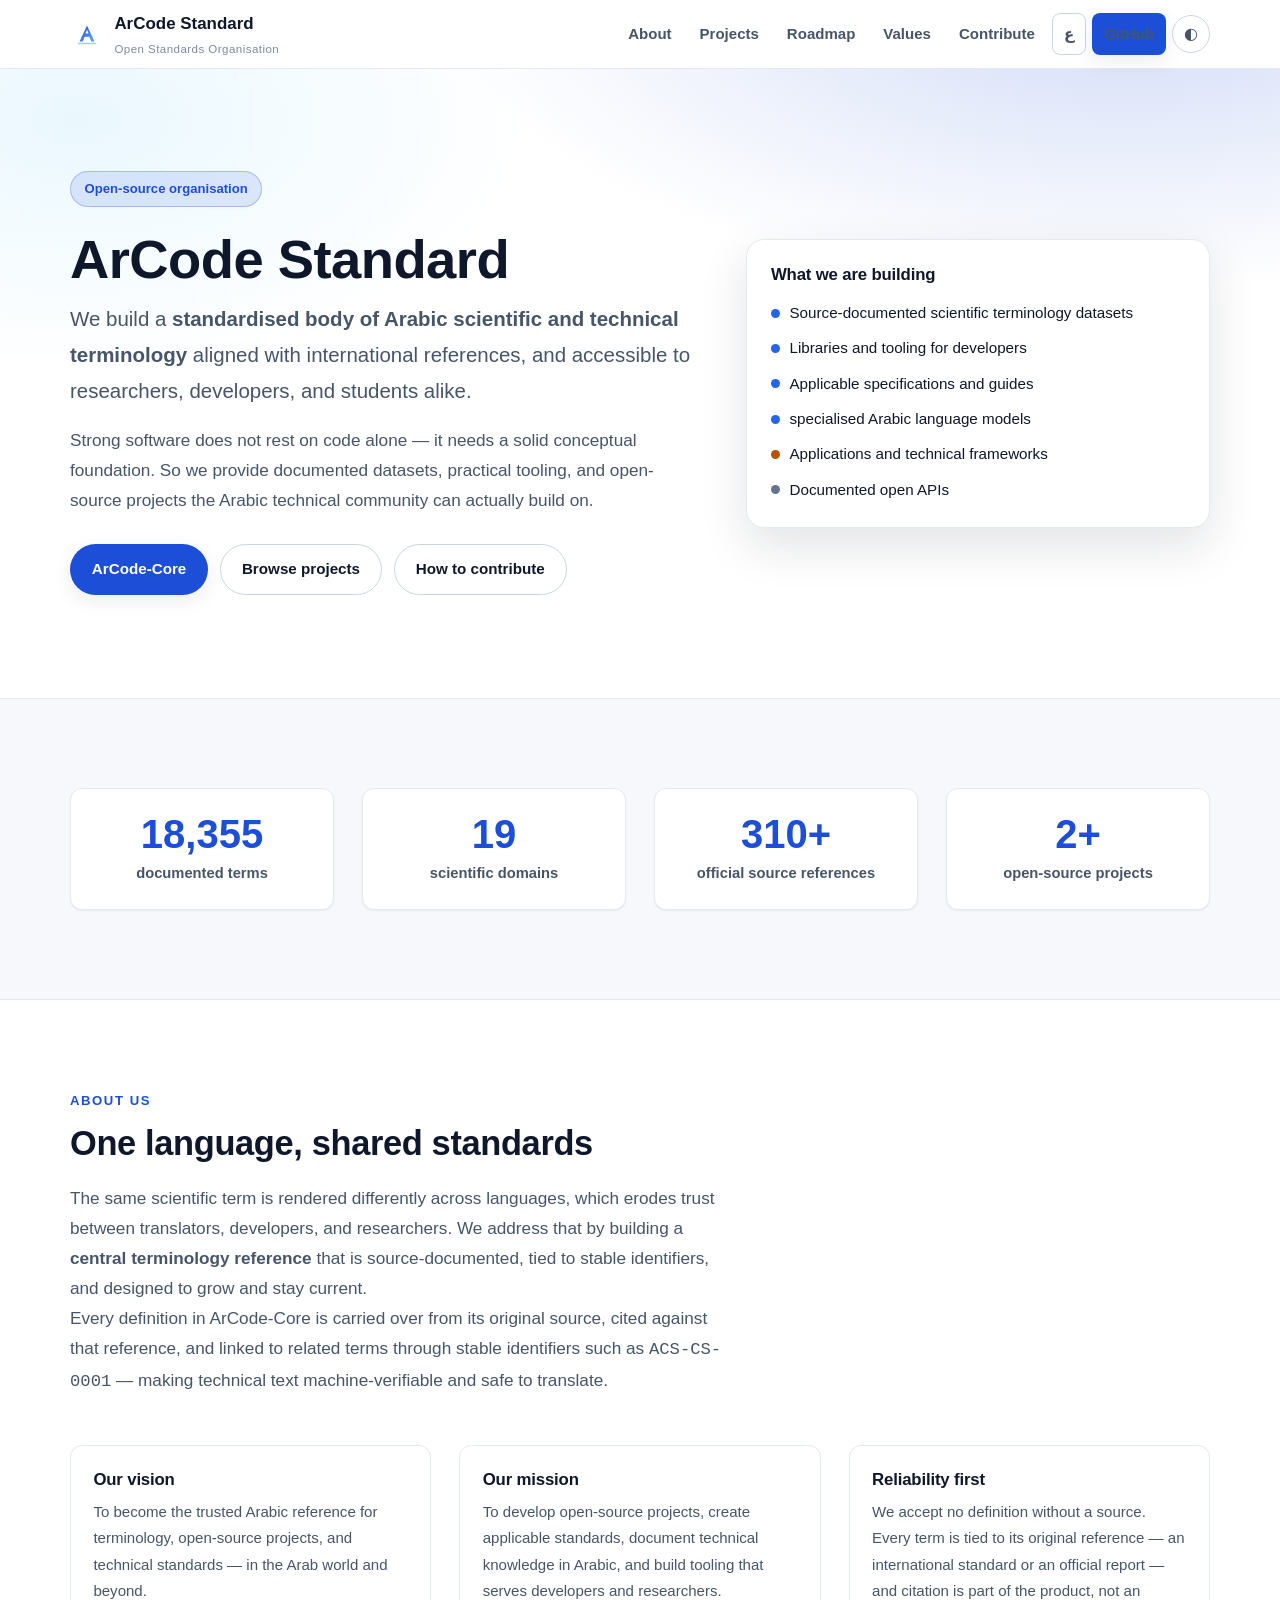
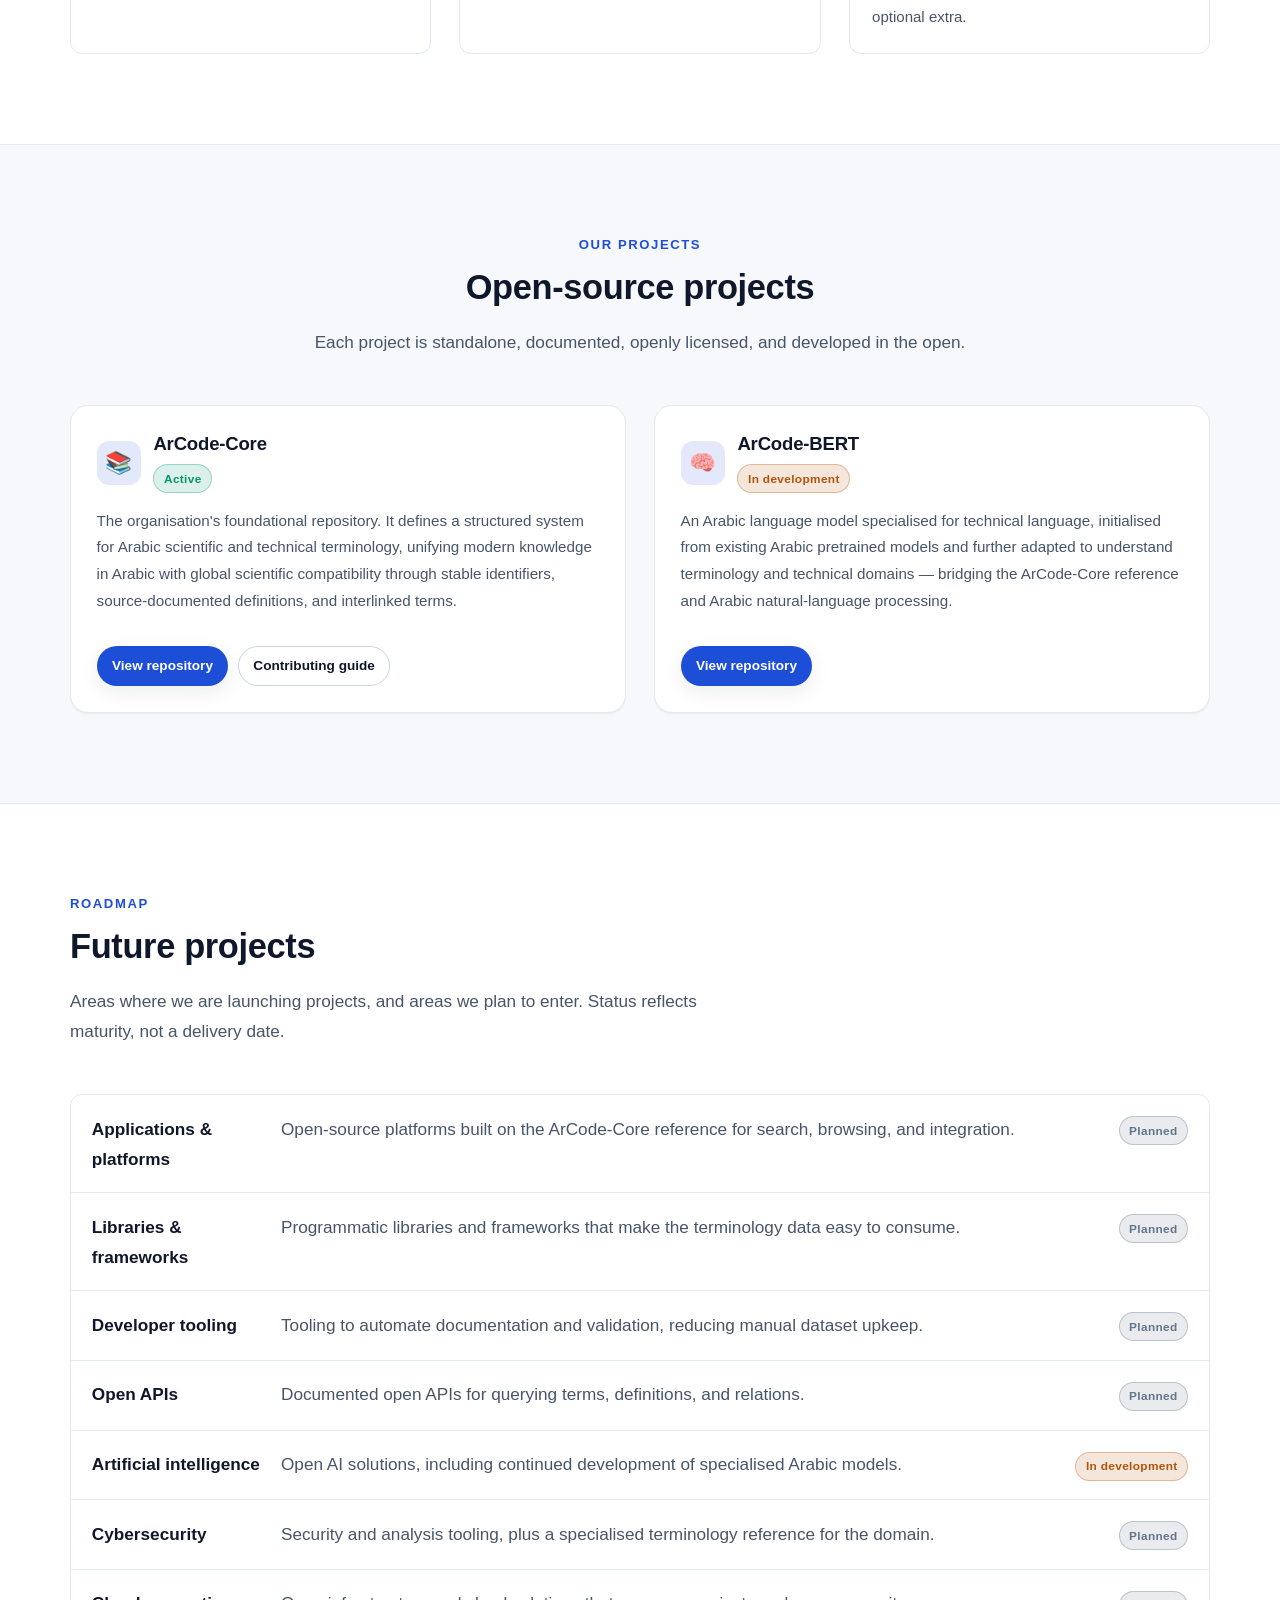
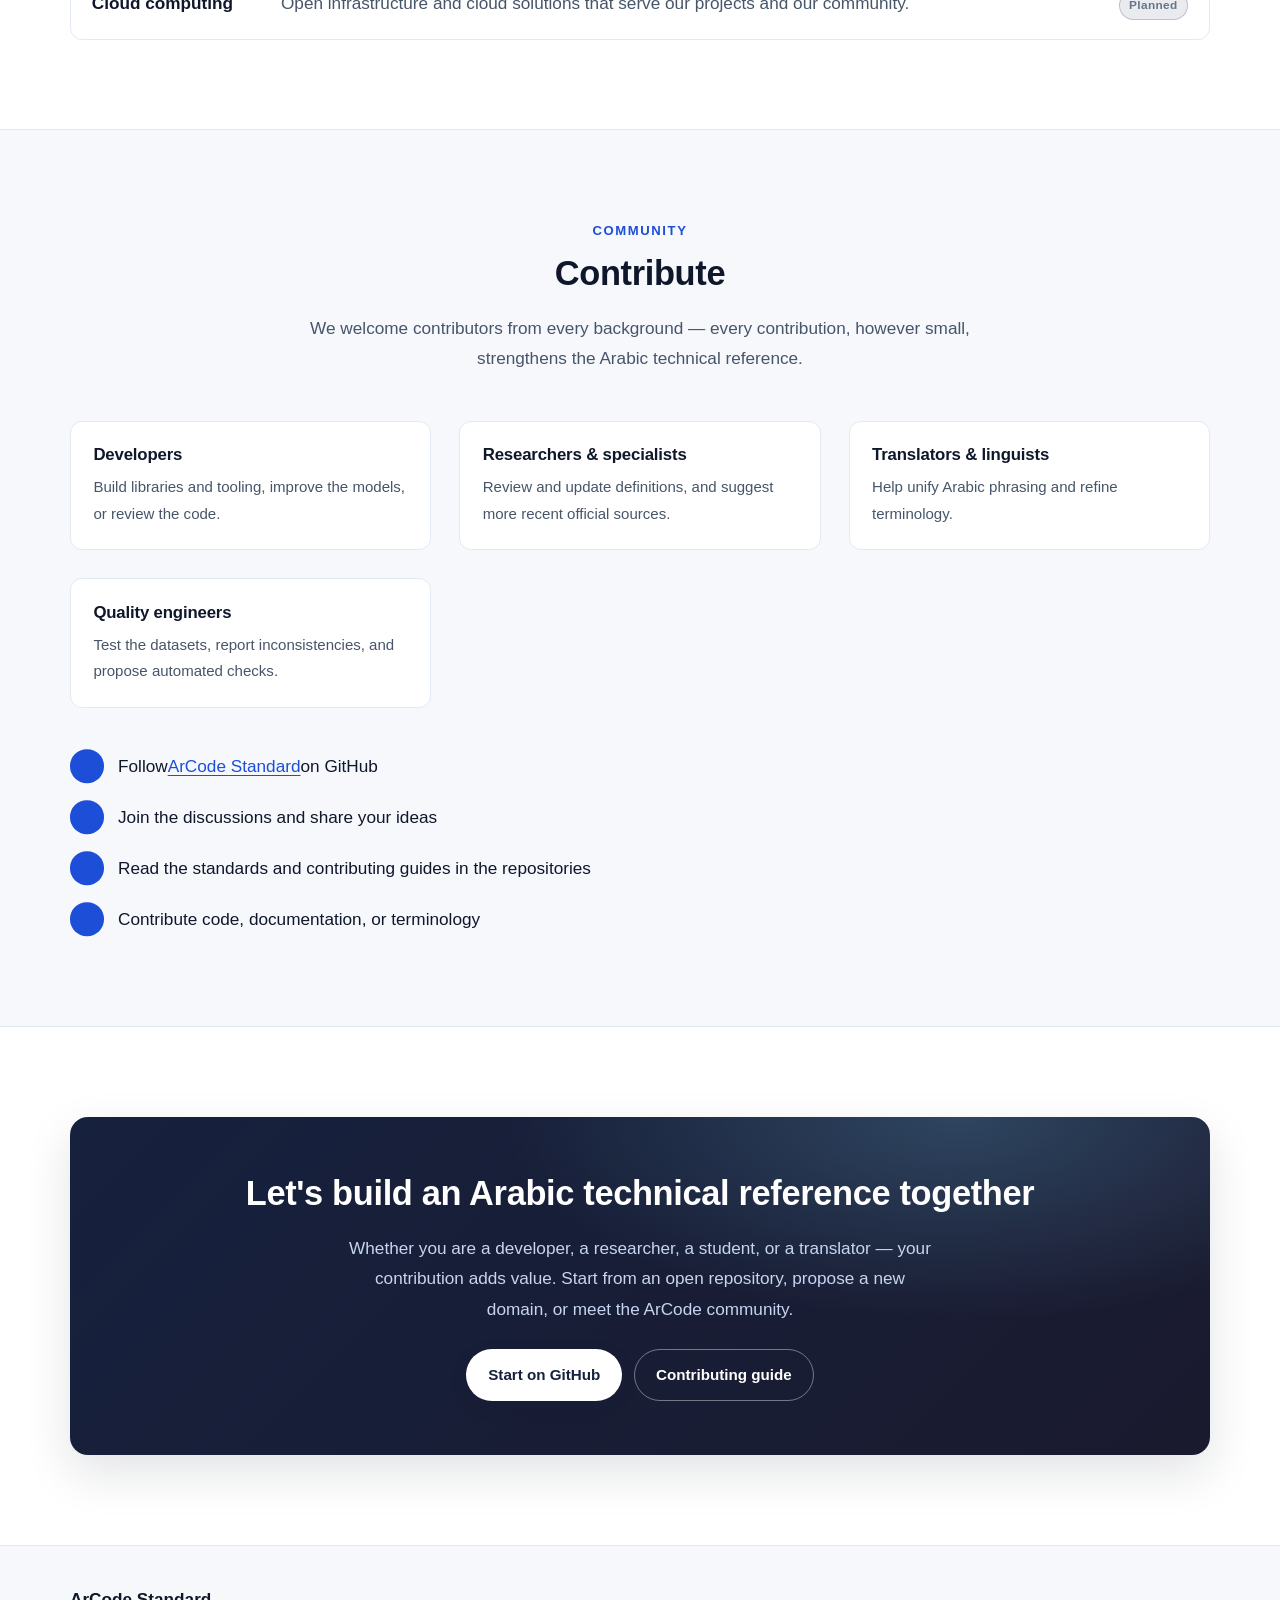
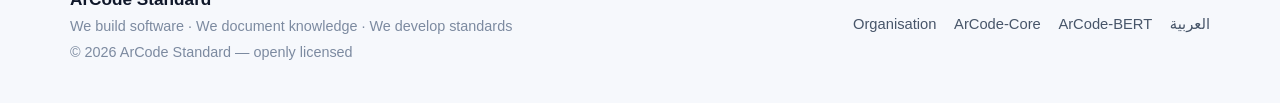
==== en/index.html @ e842d4ef "feat: launch official ArCode Standard website Static bilingual (Arabic RTL primary + English) organi" ====
<!DOCTYPE html>
<html lang="en" dir="ltr">
<head>
<meta charset="utf-8">
<meta name="viewport" content="width=device-width, initial-scale=1">
<title>ArCode Standard — Open Standards &amp; Arabic Technical Terminology</title>
<meta name="description" content="ArCode Standard is an open-source organisation building Arabic scientific and technical terminology standards, open-source projects, and developer tooling.">
<meta name="theme-color" content="#1d4ed8">
<link rel="canonical" href="https://arcode-standard.github.io/en/">
<link rel="icon" href="../assets/img/arcode.svg" type="image/svg+xml">
<link rel="stylesheet" href="../assets/css/style.css">
<meta property="og:type" content="website">
<meta property="og:title" content="ArCode Standard — Open Standards &amp; Arabic Technical Terminology">
<meta property="og:description" content="An open-source organisation building Arabic scientific and technical terminology standards.">
<meta property="og:url" content="https://arcode-standard.github.io/en/">
<meta property="og:image" content="https://arcode-standard.github.io/assets/img/arcode.svg">
<meta name="twitter:card" content="summary">
</head>
<body>

<a class="skip" href="#main">Skip to content</a>

<!-- ===================== Header ===================== -->
<header class="hdr">
  <div class="wrap hdr__in">
    <a class="brand" href="../">
      <img src="../assets/img/arcode.svg" alt="ArCode Standard logo" width="34" height="34">
      <span>ArCode Standard<small>Open Standards Organisation</small></span>
    </a>

    <button class="burger" type="button" aria-expanded="false" aria-controls="nav" aria-label="Open menu">☰</button>

    <nav class="nav" id="nav" aria-label="Main navigation">
      <a href="#about">About</a>
      <a href="#projects">Projects</a>
      <a href="#future">Roadmap</a>
      <a href="#values">Values</a>
      <a href="#contribute">Contribute</a>
      <a class="lang" href="../" hreflang="ar" lang="ar" aria-label="Arabic version">ع</a>
      <a class="btn btn--primary btn--sm" href="https://github.com/ArCode-Standard" rel="noopener">GitHub</a>
      <button class="theme-btn" type="button" aria-label="Toggle theme">◐</button>
    </nav>
  </div>
</header>

<main id="main">

<!-- ===================== Hero ===================== -->
<section class="hero">
  <div class="wrap hero__grid">
    <div>
      <span class="eyebrow">Open-source organisation</span>
      <h1>ArCode Standard</h1>
      <p class="hero__lead">
        We build a <strong>standardised body of Arabic scientific and technical terminology</strong>
        aligned with international references, and accessible to researchers, developers, and students alike.
      </p>
      <p class="muted">
        Strong software does not rest on code alone — it needs a solid conceptual foundation.
        So we provide documented datasets, practical tooling, and open-source projects the Arabic
        technical community can actually build on.
      </p>

      <div class="hero__cta">
        <a class="btn btn--primary" href="https://github.com/ArCode-Standard/ArCode-Core" rel="noopener">ArCode-Core</a>
        <a class="btn btn--ghost" href="#projects">Browse projects</a>
        <a class="btn btn--ghost" href="#contribute">How to contribute</a>
      </div>
    </div>

    <aside class="hero__card">
      <h2>What we are building</h2>
      <ul class="pill-list">
        <li><span class="dot"></span> Source-documented scientific terminology datasets</li>
        <li><span class="dot"></span> Libraries and tooling for developers</li>
        <li><span class="dot"></span> Applicable specifications and guides</li>
        <li><span class="dot"></span> specialised Arabic language models</li>
        <li><span class="dot dot--soon"></span> Applications and technical frameworks</li>
        <li><span class="dot dot--plan"></span> Documented open APIs</li>
      </ul>
    </aside>
  </div>
</section>

<!-- ===================== Numbers ===================== -->
<section class="section section--soft" aria-label="Organisation at a glance">
  <div class="wrap">
    <div class="stats">
      <div class="stat">
        <div class="stat__n" data-count="18355">0</div>
        <div class="stat__l">documented terms</div>
      </div>
      <div class="stat">
        <div class="stat__n" data-count="19">0</div>
        <div class="stat__l">scientific domains</div>
      </div>
      <div class="stat">
        <div class="stat__n" data-count="310" data-suffix="+">0</div>
        <div class="stat__l">official source references</div>
      </div>
      <div class="stat">
        <div class="stat__n" data-count="2" data-suffix="+">0</div>
        <div class="stat__l">open-source projects</div>
      </div>
    </div>
  </div>
</section>

<!-- ===================== About ===================== -->
<section class="section" id="about">
  <div class="wrap">
    <div class="sec-head reveal">
      <span class="kicker">About us</span>
      <h2>One language, shared standards</h2>
      <p>
        The same scientific term is rendered differently across languages, which erodes trust between
        translators, developers, and researchers. We address that by building a <strong>central terminology
        reference</strong> that is source-documented, tied to stable identifiers, and designed to grow and stay current.
      </p>
      <p>
        Every definition in ArCode-Core is carried over from its original source, cited against that reference,
        and linked to related terms through stable identifiers such as <span class="mono">ACS-CS-0001</span> —
        making technical text machine-verifiable and safe to translate.
      </p>
    </div>

    <div class="values" id="values">
      <article class="value reveal">
        <h3>Our vision</h3>
        <p>To become the trusted Arabic reference for terminology, open-source projects, and technical standards — in the Arab world and beyond.</p>
      </article>
      <article class="value reveal">
        <h3>Our mission</h3>
        <p>To develop open-source projects, create applicable standards, document technical knowledge in Arabic, and build tooling that serves developers and researchers.</p>
      </article>
      <article class="value reveal">
        <h3>Reliability first</h3>
        <p>We accept no definition without a source. Every term is tied to its original reference — an international standard or an official report — and citation is part of the product, not an optional extra.</p>
      </article>
    </div>
  </div>
</section>

<!-- ===================== Projects ===================== -->
<section class="section section--soft" id="projects">
  <div class="wrap">
    <div class="sec-head center reveal">
      <span class="kicker">Our projects</span>
      <h2>Open-source projects</h2>
      <p>Each project is standalone, documented, openly licensed, and developed in the open.</p>
    </div>

    <div class="cards">

      <article class="card reveal">
        <div class="card__top">
          <div class="card__icon" aria-hidden="true">📚</div>
          <div>
            <h3>ArCode-Core</h3>
            <span class="tag tag--live">Active</span>
          </div>
        </div>
        <p>
          The organisation's foundational repository. It defines a structured system for Arabic scientific and
          technical terminology, unifying modern knowledge in Arabic with global scientific compatibility through
          stable identifiers, source-documented definitions, and interlinked terms.
        </p>
        <div class="card__foot">
          <a class="btn btn--primary btn--sm" href="https://github.com/ArCode-Standard/ArCode-Core" rel="noopener">View repository</a>
          <a class="btn btn--ghost btn--sm" href="https://github.com/ArCode-Standard/ArCode-Core/blob/main/CONTRIBUTING.md" rel="noopener">Contributing guide</a>
        </div>
      </article>

      <article class="card reveal">
        <div class="card__top">
          <div class="card__icon" aria-hidden="true">🧠</div>
          <div>
            <h3>ArCode-BERT</h3>
            <span class="tag tag--dev">In development</span>
          </div>
        </div>
        <p>
          An Arabic language model specialised for technical language, initialised from existing Arabic pretrained
          models and further adapted to understand terminology and technical domains — bridging the ArCode-Core
          reference and Arabic natural-language processing.
        </p>
        <div class="card__foot">
          <a class="btn btn--primary btn--sm" href="https://github.com/ArCode-Standard/ArCode-BERT" rel="noopener">View repository</a>
        </div>
      </article>

    </div>
  </div>
</section>

<!-- ===================== Roadmap ===================== -->
<section class="section" id="future">
  <div class="wrap">
    <div class="sec-head reveal">
      <span class="kicker">Roadmap</span>
      <h2>Future projects</h2>
      <p>Areas where we are launching projects, and areas we plan to enter. Status reflects maturity, not a delivery date.</p>
    </div>

    <div class="road">
      <div class="road__row reveal">
        <div class="road__k">Applications &amp; platforms</div>
        <p class="road__v">Open-source platforms built on the ArCode-Core reference for search, browsing, and integration.</p>
        <span class="tag tag--plan road__badge">Planned</span>
      </div>
      <div class="road__row reveal">
        <div class="road__k">Libraries &amp; frameworks</div>
        <p class="road__v">Programmatic libraries and frameworks that make the terminology data easy to consume.</p>
        <span class="tag tag--plan road__badge">Planned</span>
      </div>
      <div class="road__row reveal">
        <div class="road__k">Developer tooling</div>
        <p class="road__v">Tooling to automate documentation and validation, reducing manual dataset upkeep.</p>
        <span class="tag tag--plan road__badge">Planned</span>
      </div>
      <div class="road__row reveal">
        <div class="road__k">Open APIs</div>
        <p class="road__v">Documented open APIs for querying terms, definitions, and relations.</p>
        <span class="tag tag--plan road__badge">Planned</span>
      </div>
      <div class="road__row reveal">
        <div class="road__k">Artificial intelligence</div>
        <p class="road__v">Open AI solutions, including continued development of specialised Arabic models.</p>
        <span class="tag tag--dev road__badge">In development</span>
      </div>
      <div class="road__row reveal">
        <div class="road__k">Cybersecurity</div>
        <p class="road__v">Security and analysis tooling, plus a specialised terminology reference for the domain.</p>
        <span class="tag tag--plan road__badge">Planned</span>
      </div>
      <div class="road__row reveal">
        <div class="road__k">Cloud computing</div>
        <p class="road__v">Open infrastructure and cloud solutions that serve our projects and our community.</p>
        <span class="tag tag--plan road__badge">Planned</span>
      </div>
    </div>
  </div>
</section>

<!-- ===================== Contribute ===================== -->
<section class="section section--soft" id="contribute">
  <div class="wrap">
    <div class="sec-head center reveal">
      <span class="kicker">Community</span>
      <h2>Contribute</h2>
      <p>We welcome contributors from every background — every contribution, however small, strengthens the Arabic technical reference.</p>
    </div>

    <div class="cards" style="margin-block-end:2.5rem">
      <article class="value reveal">
        <h3>Developers</h3>
        <p>Build libraries and tooling, improve the models, or review the code.</p>
      </article>
      <article class="value reveal">
        <h3>Researchers &amp; specialists</h3>
        <p>Review and update definitions, and suggest more recent official sources.</p>
      </article>
      <article class="value reveal">
        <h3>Translators &amp; linguists</h3>
        <p>Help unify Arabic phrasing and refine terminology.</p>
      </article>
      <article class="value reveal">
        <h3>Quality engineers</h3>
        <p>Test the datasets, report inconsistencies, and propose automated checks.</p>
      </article>
    </div>

    <ol class="steps reveal">
      <li>Follow <a href="https://github.com/ArCode-Standard" rel="noopener">ArCode Standard</a> on GitHub</li>
      <li>Join the discussions and share your ideas</li>
      <li>Read the standards and contributing guides in the repositories</li>
      <li>Contribute code, documentation, or terminology</li>
    </ol>
  </div>
</section>

<!-- ===================== Call to action ===================== -->
<section class="section">
  <div class="wrap">
    <div class="cta reveal">
      <h2>Let's build an Arabic technical reference together</h2>
      <p>
        Whether you are a developer, a researcher, a student, or a translator — your contribution adds value.
        Start from an open repository, propose a new domain, or meet the ArCode community.
      </p>
      <div class="cta__btns">
        <a class="btn btn--primary" href="https://github.com/ArCode-Standard" rel="noopener">Start on GitHub</a>
        <a class="btn btn--ghost" href="https://github.com/ArCode-Standard/ArCode-Core/blob/main/CONTRIBUTING.md" rel="noopener">Contributing guide</a>
      </div>
    </div>
  </div>
</section>

</main>

<!-- ===================== Footer ===================== -->
<footer class="ftr">
  <div class="wrap ftr__in">
    <div>
      <strong>ArCode Standard</strong>
      <div class="faint">We build software · We document knowledge · We develop standards</div>
      <div class="faint">© <span data-year>2026</span> ArCode Standard — openly licensed</div>
    </div>
    <nav class="ftr__links" aria-label="Footer links">
      <a href="https://github.com/ArCode-Standard" rel="noopener">Organisation</a>
      <a href="https://github.com/ArCode-Standard/ArCode-Core" rel="noopener">ArCode-Core</a>
      <a href="https://github.com/ArCode-Standard/ArCode-BERT" rel="noopener">ArCode-BERT</a>
      <a href="../" lang="ar" hreflang="ar">العربية</a>
    </nav>
  </div>
</footer>

<script src="../assets/js/main.js" defer></script>
</body>
</html>
---- assets/css/style.css ----
/* ==========================================================================
   ArCode Standard — الموقع الرسمي
   مصمم لخدمة الاتجاهين RTL و LTR عبر الخصائص المنطقية (logical properties)
   ========================================================================== */

/* ---------- 1. المتغيرات (Design Tokens) ---------- */
:root {
  /* الهوية */
  --brand-900: #0b1220;
  --brand-800: #16213e;
  --brand-700: #1a1a2e;
  --brand-600: #1d4ed8;
  --brand-500: #2563eb;
  --brand-400: #3b82f6;
  --brand-300: #60a5fa;
  --brand-200: #bfdbfe;
  --brand-100: #dbeafe;
  --accent: #7dd3fc;

  /* محايدة */
  --bg: #ffffff;
  --bg-soft: #f6f8fc;
  --bg-elev: #ffffff;
  --text: #0f172a;
  --text-soft: #475569;
  --text-faint: #7c8aa0;
  --line: #e3e9f2;
  --line-strong: #cbd5e1;

  /* دلالية */
  --ok: #059669;
  --soon: #b45309;
  --plan: #64748b;

  /* الأشكال والحواف */
  --r-sm: 8px;
  --r-md: 12px;
  --r-lg: 18px;
  --r-full: 999px;

  --shadow-sm: 0 1px 2px rgba(15, 23, 42, .06);
  --shadow-md: 0 6px 20px rgba(15, 23, 42, .08);
  --shadow-lg: 0 18px 48px rgba(15, 23, 42, .12);

  --wrap: 1140px;
  --gap: clamp(1rem, 2.4vw, 1.75rem);

  --font: "Segoe UI", "Noto Sans Arabic", "Noto Kufi Arabic", Tahoma,
          "Helvetica Neue", Arial, system-ui, sans-serif;
  --mono: "Cascadia Code", "JetBrains Mono", Consolas, "Courier New", monospace;

  --ease: cubic-bezier(.22, .61, .36, 1);
}

/* ---------- 2. الوضع الداكن ---------- */
@media (prefers-color-scheme: dark) {
  :root {
    --bg: #0b1220;
    --bg-soft: #111a2e;
    --bg-elev: #16213e;
    --text: #e8eefc;
    --text-soft: #a9b8d4;
    --text-faint: #8494b0;
    --line: #24334f;
    --line-strong: #33456a;
    --shadow-sm: 0 1px 2px rgba(0, 0, 0, .4);
    --shadow-md: 0 6px 20px rgba(0, 0, 0, .45);
    --shadow-lg: 0 18px 48px rgba(0, 0, 0, .55);
  }
}

/* ---------- 3. إعادة الضبط ---------- */
*, *::before, *::after { box-sizing: border-box; }

html {
  scroll-behavior: smooth;
  scroll-padding-block-start: 84px;
  -webkit-text-size-adjust: 100%;
}

body {
  margin: 0;
  font-family: var(--font);
  font-size: clamp(1rem, .96rem + .2vw, 1.075rem);
  line-height: 1.75;
  color: var(--text);
  background: var(--bg);
  -webkit-font-smoothing: antialiased;
  text-rendering: optimizeLegibility;
}

img, svg { max-width: 100%; height: auto; display: block; }
a { color: var(--brand-600); text-decoration-thickness: 1px; text-underline-offset: 3px; }
a:hover { color: var(--brand-500); }

h1, h2, h3, h4 { line-height: 1.3; margin: 0 0 .5em; font-weight: 700; letter-spacing: -.01em; }
h1 { font-size: clamp(2rem, 1.3rem + 3.2vw, 3.4rem); }
h2 { font-size: clamp(1.5rem, 1.2rem + 1.5vw, 2.15rem); }
h3 { font-size: clamp(1.15rem, 1.05rem + .5vw, 1.4rem); }
p { margin: 0 0 1rem; }
ul { margin: 0 0 1rem; padding-inline-start: 1.4rem; }

:focus-visible {
  outline: 3px solid var(--brand-400);
  outline-offset: 3px;
  border-radius: 4px;
}

::selection { background: var(--brand-200); color: var(--brand-900); }
@media (prefers-color-scheme: dark) { ::selection { background: var(--brand-600); color: #fff; } }

/* ---------- 4. أدوات ---------- */
.wrap { width: min(100% - 2.5rem, var(--wrap)); margin-inline: auto; }
.section { padding-block: clamp(3.5rem, 7vw, 6rem); }
.section--soft { background: var(--bg-soft); border-block: 1px solid var(--line); }
.center { text-align: center; }
.stack > * + * { margin-block-start: var(--gap); }
.muted { color: var(--text-soft); }
.faint { color: var(--text-faint); font-size: .9rem; }
.mono { font-family: var(--mono); }

.skip {
  position: absolute; inset-inline-start: -9999px; top: 0; z-index: 200;
  background: var(--brand-600); color: #fff; padding: .7rem 1.2rem;
  border-end-end-radius: var(--r-sm); font-weight: 600;
}
.skip:focus { inset-inline-start: 1rem; top: 1rem; }

.sr {
  position: absolute; width: 1px; height: 1px; padding: 0; margin: -1px;
  overflow: hidden; clip: rect(0 0 0 0); white-space: nowrap; border: 0;
}

/* ---------- 5. الترويسة ---------- */
.hdr {
  position: sticky; inset-block-start: 0; z-index: 100;
  background: color-mix(in srgb, var(--bg) 88%, transparent);
  backdrop-filter: blur(12px);
  border-block-end: 1px solid var(--line);
}
.hdr__in {
  display: flex; align-items: center; gap: 1rem;
  min-height: 68px; flex-wrap: wrap;
}
.brand {
  display: flex; align-items: center; gap: .65rem;
  font-weight: 700; font-size: 1.06rem; color: var(--text);
  text-decoration: none; margin-inline-end: auto;
}
.brand img { width: 34px; height: 34px; }
.brand small {
  display: block; font-size: .72rem; font-weight: 500;
  color: var(--text-faint); letter-spacing: .04em;
}

.nav { display: flex; align-items: center; gap: .35rem; flex-wrap: wrap; }
.nav a {
  color: var(--text-soft); text-decoration: none; font-size: .94rem;
  font-weight: 600; padding: .45rem .7rem; border-radius: var(--r-sm);
}
.nav a:hover { color: var(--text); background: var(--bg-soft); }

.burger {
  display: none; background: none; border: 1px solid var(--line-strong);
  border-radius: var(--r-sm); width: 42px; height: 38px; cursor: pointer;
  color: var(--text); font-size: 1.15rem; line-height: 1;
}

@media (max-width: 860px) {
  .burger { display: block; }
  .nav {
    display: none; width: 100%; flex-direction: column; align-items: stretch;
    padding-block: .5rem 1rem; border-block-start: 1px solid var(--line);
  }
  .nav.is-open { display: flex; }
  .nav a { padding: .7rem .5rem; }
}

/* ---------- 6. الأزرار ---------- */
.btn {
  display: inline-flex; align-items: center; gap: .5rem;
  padding: .72rem 1.3rem; border-radius: var(--r-full);
  font-weight: 700; font-size: .95rem; text-decoration: none;
  border: 1px solid transparent; cursor: pointer;
  transition: transform .16s var(--ease), box-shadow .16s var(--ease), background .16s var(--ease);
}
.btn:hover { transform: translateY(-2px); }
.btn:active { transform: translateY(0); }
.btn--primary { background: var(--brand-600); color: #fff; box-shadow: var(--shadow-md); }
.btn--primary:hover { background: var(--brand-500); color: #fff; }
.btn--ghost { background: transparent; color: var(--text); border-color: var(--line-strong); }
.btn--ghost:hover { background: var(--bg-soft); color: var(--text); }
.btn--sm { padding: .45rem .9rem; font-size: .85rem; }

/* ---------- 7. البطل (Hero) ---------- */
.hero {
  position: relative; overflow: hidden;
  padding-block: clamp(3.5rem, 8vw, 7rem);
  background:
    radial-gradient(1100px 480px at 88% -12%, color-mix(in srgb, var(--brand-600) 20%, transparent), transparent 62%),
    radial-gradient(760px 420px at 6% 8%, color-mix(in srgb, var(--accent) 16%, transparent), transparent 60%),
    var(--bg);
}
.hero__grid { display: grid; gap: clamp(1.5rem, 4vw, 3rem); align-items: center; }
@media (min-width: 900px) { .hero__grid { grid-template-columns: 1.15fr .85fr; } }

.eyebrow {
  display: inline-flex; align-items: center; gap: .5rem;
  background: color-mix(in srgb, var(--brand-600) 12%, transparent);
  color: var(--brand-600); border: 1px solid color-mix(in srgb, var(--brand-600) 28%, transparent);
  padding: .34rem .85rem; border-radius: var(--r-full);
  font-size: .82rem; font-weight: 700; margin-block-end: 1.1rem;
}
@media (prefers-color-scheme: dark) { .eyebrow { color: var(--brand-300); } }

.hero h1 { margin-block-end: .35rem; }
.hero__lead { font-size: clamp(1.05rem, 1rem + .45vw, 1.28rem); color: var(--text-soft); max-width: 58ch; }
.hero__cta { display: flex; flex-wrap: wrap; gap: .75rem; margin-block-start: 1.8rem; }

.hero__card {
  background: var(--bg-elev); border: 1px solid var(--line);
  border-radius: var(--r-lg); padding: 1.5rem; box-shadow: var(--shadow-lg);
}
.hero__card h2 { font-size: 1.05rem; margin-block-end: .9rem; }
.pill-list { list-style: none; padding: 0; margin: 0; display: grid; gap: .55rem; }
.pill-list li { display: flex; align-items: center; gap: .6rem; font-size: .95rem; margin: 0; }
.pill-list .dot {
  width: 9px; height: 9px; border-radius: 50%; flex: 0 0 auto;
  background: var(--brand-500);
}
.pill-list .dot--plan { background: var(--plan); }
.pill-list .dot--soon { background: var(--soon); }

/* ---------- 8. شريط الأرقام ---------- */
.stats { display: grid; gap: var(--gap); grid-template-columns: repeat(auto-fit, minmax(180px, 1fr)); }
.stat {
  background: var(--bg-elev); border: 1px solid var(--line);
  border-radius: var(--r-md); padding: 1.4rem 1.2rem; text-align: center;
  box-shadow: var(--shadow-sm);
}
.stat__n {
  font-size: clamp(1.7rem, 1.3rem + 1.7vw, 2.5rem); font-weight: 800;
  color: var(--brand-600); line-height: 1.1; font-variant-numeric: tabular-nums;
}
@media (prefers-color-scheme: dark) { .stat__n { color: var(--brand-300); } }
.stat__l { font-size: .92rem; color: var(--text-soft); font-weight: 600; margin-block-start: .3rem; }

/* ---------- 9. عناوين الأقسام ---------- */
.sec-head { max-width: 70ch; margin-block-end: clamp(1.8rem, 4vw, 3rem); }
.sec-head.center { margin-inline: auto; }
.sec-head p { color: var(--text-soft); margin-block-end: 0; }
.kicker {
  display: block; font-size: .82rem; font-weight: 800; letter-spacing: .12em;
  color: var(--brand-600); text-transform: uppercase; margin-block-end: .5rem;
}
@media (prefers-color-scheme: dark) { .kicker { color: var(--brand-300); } }

/* ---------- 10. بطاقات المشاريع ---------- */
.cards { display: grid; gap: var(--gap); grid-template-columns: repeat(auto-fit, minmax(288px, 1fr)); }

.card {
  display: flex; flex-direction: column;
  background: var(--bg-elev); border: 1px solid var(--line);
  border-radius: var(--r-lg); padding: 1.6rem;
  box-shadow: var(--shadow-sm);
  transition: transform .2s var(--ease), box-shadow .2s var(--ease), border-color .2s var(--ease);
}
.card:hover { transform: translateY(-4px); box-shadow: var(--shadow-md); border-color: var(--brand-300); }
.card__top { display: flex; align-items: center; gap: .8rem; margin-block-end: .9rem; }
.card__icon {
  width: 44px; height: 44px; flex: 0 0 auto; border-radius: var(--r-md);
  display: grid; place-items: center; font-size: 1.35rem;
  background: color-mix(in srgb, var(--brand-600) 12%, transparent);
}
.card h3 { margin-block-end: .35rem; font-size: 1.16rem; }
.card p { color: var(--text-soft); font-size: .95rem; }
.card__foot { margin-block-start: auto; padding-block-start: 1rem; display: flex; align-items: center; gap: .6rem; flex-wrap: wrap; }

.tag {
  display: inline-flex; align-items: center; gap: .35rem;
  font-size: .74rem; font-weight: 800; letter-spacing: .03em;
  padding: .2rem .6rem; border-radius: var(--r-full);
  border: 1px solid transparent; white-space: nowrap;
}
.tag--live { background: color-mix(in srgb, var(--ok) 14%, transparent); color: var(--ok); border-color: color-mix(in srgb, var(--ok) 32%, transparent); }
.tag--dev { background: color-mix(in srgb, var(--soon) 14%, transparent); color: var(--soon); border-color: color-mix(in srgb, var(--soon) 32%, transparent); }
.tag--plan { background: color-mix(in srgb, var(--plan) 14%, transparent); color: var(--plan); border-color: color-mix(in srgb, var(--plan) 34%, transparent); }

/* ---------- 11. القيم ---------- */
.values { display: grid; gap: var(--gap); grid-template-columns: repeat(auto-fit, minmax(240px, 1fr)); }
.value {
  padding: 1.4rem; border-radius: var(--r-md);
  background: var(--bg-elev); border: 1px solid var(--line);
}
.value h3 { font-size: 1.05rem; display: flex; align-items: center; gap: .55rem; }
.value p { margin-block-end: 0; color: var(--text-soft); font-size: .94rem; }

/* ---------- 12. الجدول الزمني ---------- */
.road { display: grid; gap: 1px; background: var(--line); border: 1px solid var(--line); border-radius: var(--r-md); overflow: hidden; }
.road__row {
  display: grid; gap: .3rem 1.2rem; align-items: baseline;
  padding: 1.15rem 1.3rem; background: var(--bg-elev);
  grid-template-columns: 1fr;
}
@media (min-width: 720px) { .road__row { grid-template-columns: 170px 1fr auto; } }
.road__k { font-weight: 800; color: var(--text); }
.road__v { color: var(--text-soft); margin: 0; }
.road__badge { justify-self: start; }
@media (min-width: 720px) { .road__badge { justify-self: end; } }

/* ---------- 13. المساهمة ---------- */
.steps { counter-reset: s; display: grid; gap: 1rem; list-style: none; padding: 0; margin: 0; }
.steps li {
  counter-increment: s; position: relative;
  padding-inline-start: 3rem; margin: 0; min-height: 2.2rem;
  display: flex; align-items: center;
}
.steps li::before {
  content: counter(s); content-visibility: hidden;
  position: absolute; inset-inline-start: 0; top: 50%; translate: 0 -50%;
  width: 2.1rem; height: 2.1rem; border-radius: 50%;
  display: grid; place-items: center;
  background: var(--brand-600); color: #fff; font-weight: 800; font-size: .9rem;
}
/* إظهار الأرقام في RTL */
[dir="rtl"] .steps li::before { content: counter(s); }
[dir="rtl"] .steps li { unicode-bidi: plaintext; }

/* ---------- 14. دعوة أخيرة ---------- */
.cta {
  background:
    radial-gradient(760px 340px at 78% 0%, color-mix(in srgb, var(--accent) 22%, transparent), transparent 60%),
    linear-gradient(135deg, var(--brand-800), var(--brand-700));
  color: #fff; border-radius: var(--r-lg); padding: clamp(2rem, 5vw, 3.4rem);
  text-align: center; box-shadow: var(--shadow-lg);
}
.cta h2 { color: #fff; }
.cta p { color: #c7d5f0; max-width: 62ch; margin-inline: auto; }
.cta .btn--primary { background: #fff; color: var(--brand-800); }
.cta .btn--primary:hover { background: #e8eefc; color: var(--brand-900); }
.cta .btn--ghost { color: #fff; border-color: rgba(255, 255, 255, .4); }
.cta .btn--ghost:hover { background: rgba(255, 255, 255, .12); color: #fff; }
.cta__btns { display: flex; flex-wrap: wrap; gap: .75rem; justify-content: center; margin-block-start: 1.6rem; }

/* ---------- 15. التذييل ---------- */
.ftr { border-block-start: 1px solid var(--line); padding-block: 2.4rem; background: var(--bg-soft); }
.ftr__in { display: flex; flex-wrap: wrap; gap: 1.2rem; align-items: center; justify-content: space-between; }
.ftr__links { display: flex; flex-wrap: wrap; gap: 1.1rem; }
.ftr__links a { color: var(--text-soft); text-decoration: none; font-size: .92rem; }
.ftr__links a:hover { color: var(--text); }

/* ---------- 16. أزرار الحولة ---------- */
.theme-btn {
  background: transparent; border: 1px solid var(--line-strong);
  color: var(--text-soft); border-radius: var(--r-full);
  width: 38px; height: 38px; display: grid; place-items: center;
  cursor: pointer; font-size: 1rem; flex: 0 0 auto;
}
.theme-btn:hover { background: var(--bg-soft); color: var(--text); }
.lang {
  font-size: .85rem; font-weight: 700; text-decoration: none;
  border: 1px solid var(--line-strong); border-radius: var(--r-full);
  padding: .42rem .85rem; color: var(--text-soft); white-space: nowrap;
}
.lang:hover { background: var(--bg-soft); color: var(--text); }
.lang[aria-current="true"] { background: var(--brand-600); border-color: var(--brand-600); color: #fff; }

/* ---------- 17. حركات الظهور ---------- */
.reveal { opacity: 0; translate: 0 18px; transition: opacity .6s var(--ease), translate .6s var(--ease); }
.reveal.is-in { opacity: 1; translate: 0 0; }

@media (prefers-reduced-motion: reduce) {
  html { scroll-behavior: auto; }
  *, *::before, *::after { animation-duration: .01ms !important; transition-duration: .01ms !important; }
  .reveal { opacity: 1; translate: none; }
}

/* ---------- 18. الطباعة ---------- */
@media print {
  .hdr, .ftr, .burger, .cta__btns { display: none; }
  .hero { background: none; }
  .card, .value, .stat { box-shadow: none; border: 1px solid #ccc; }
}
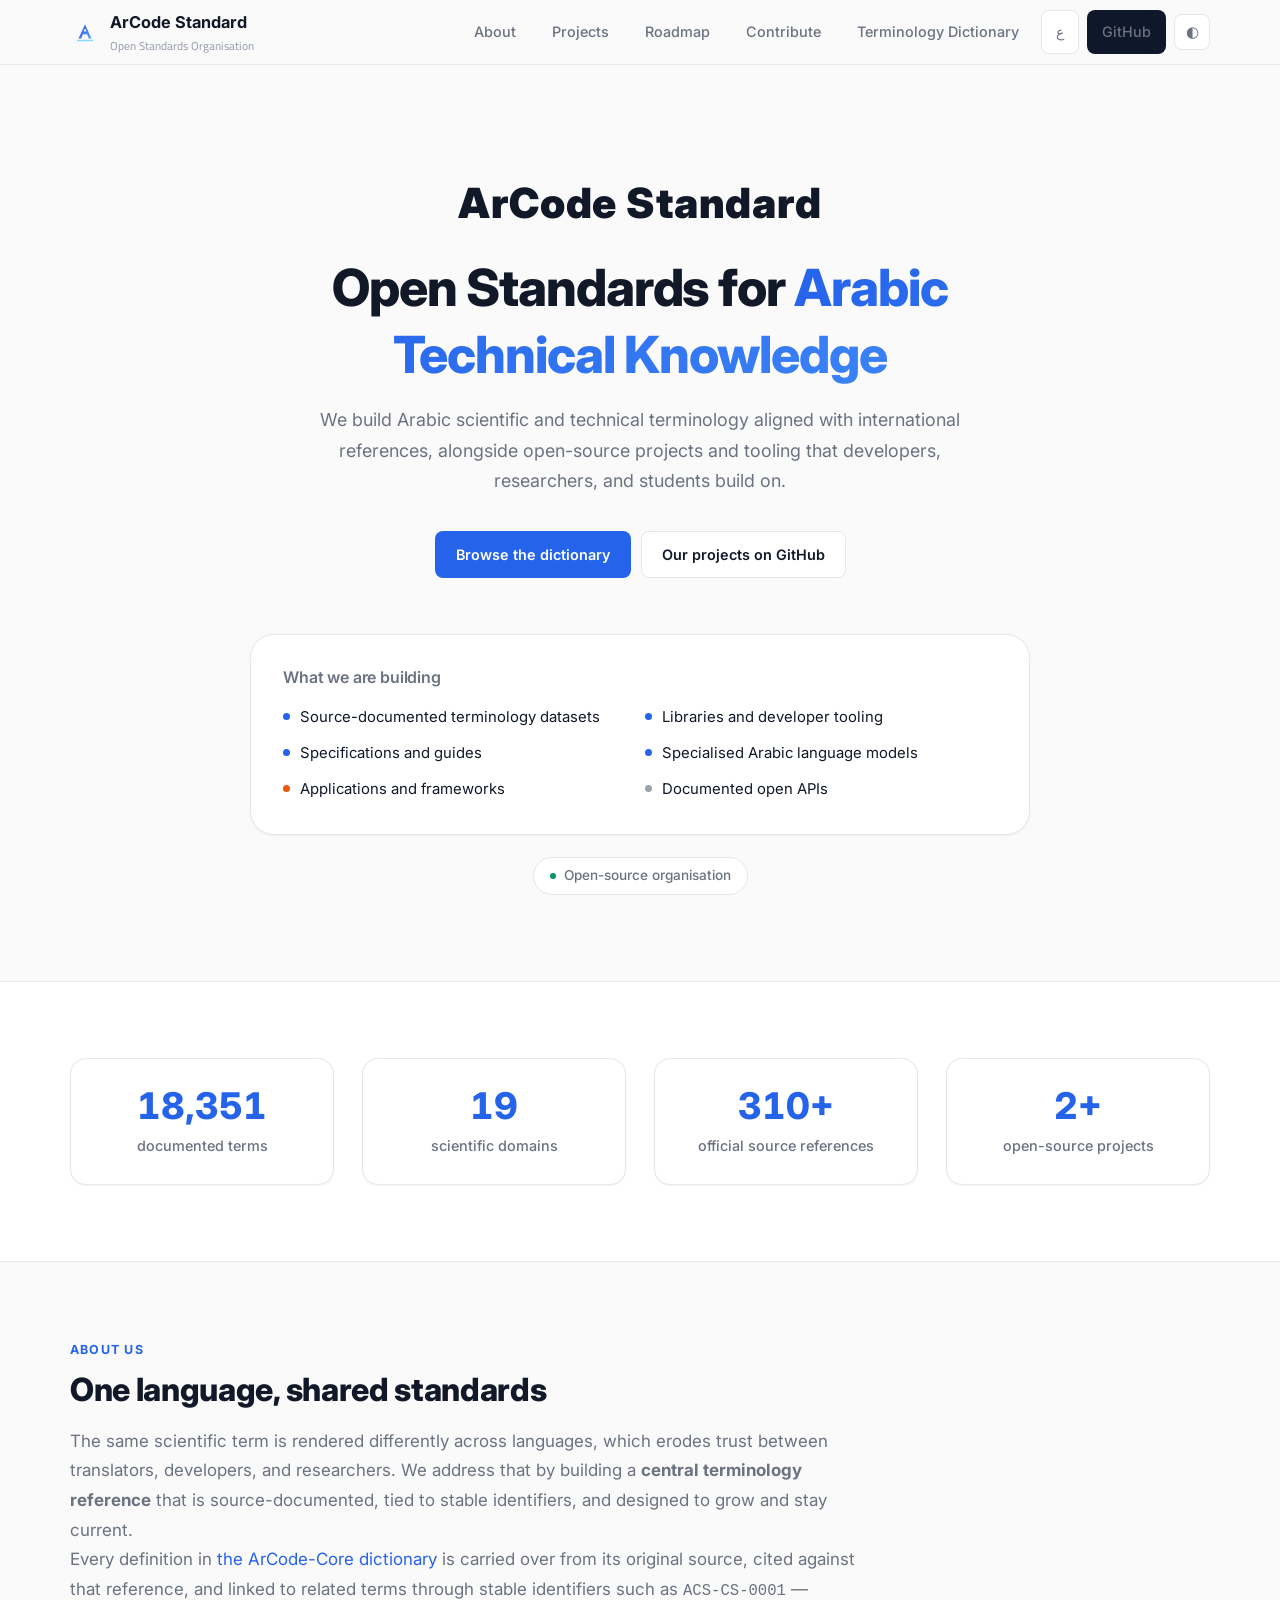
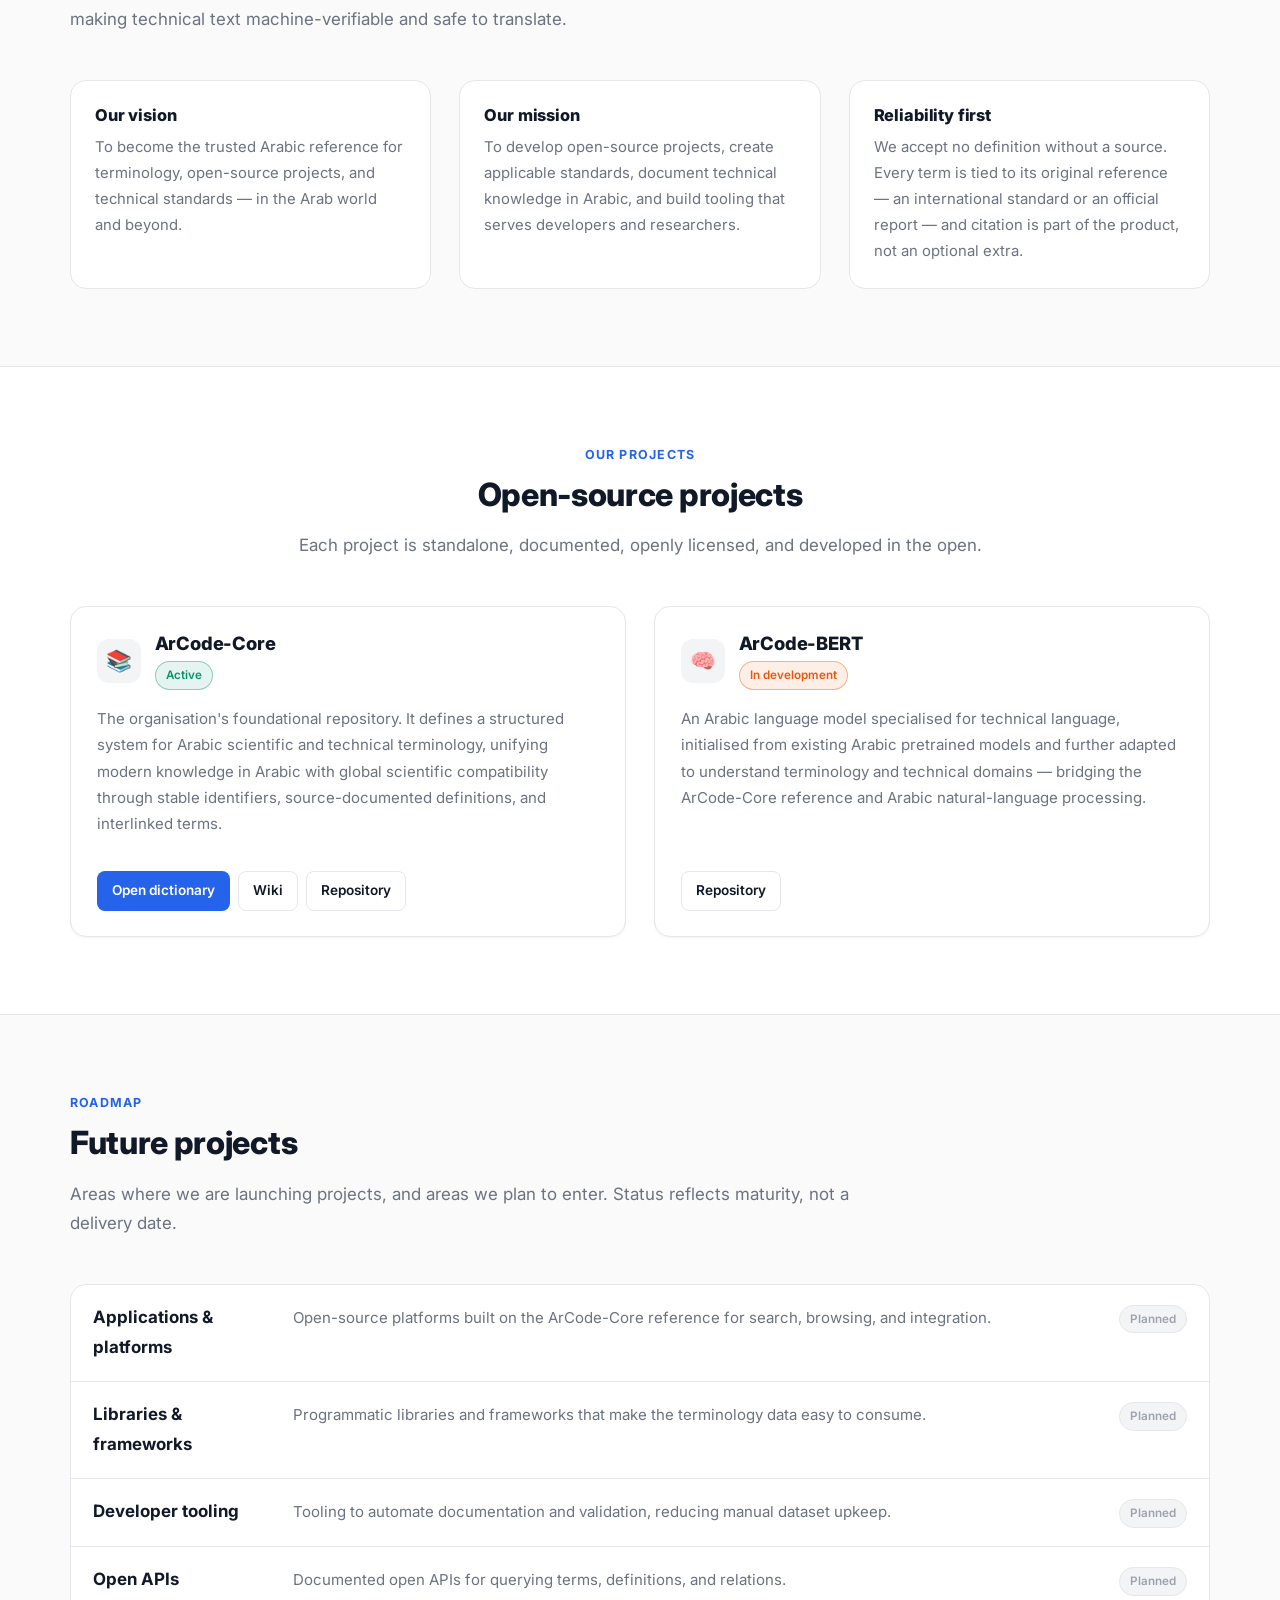
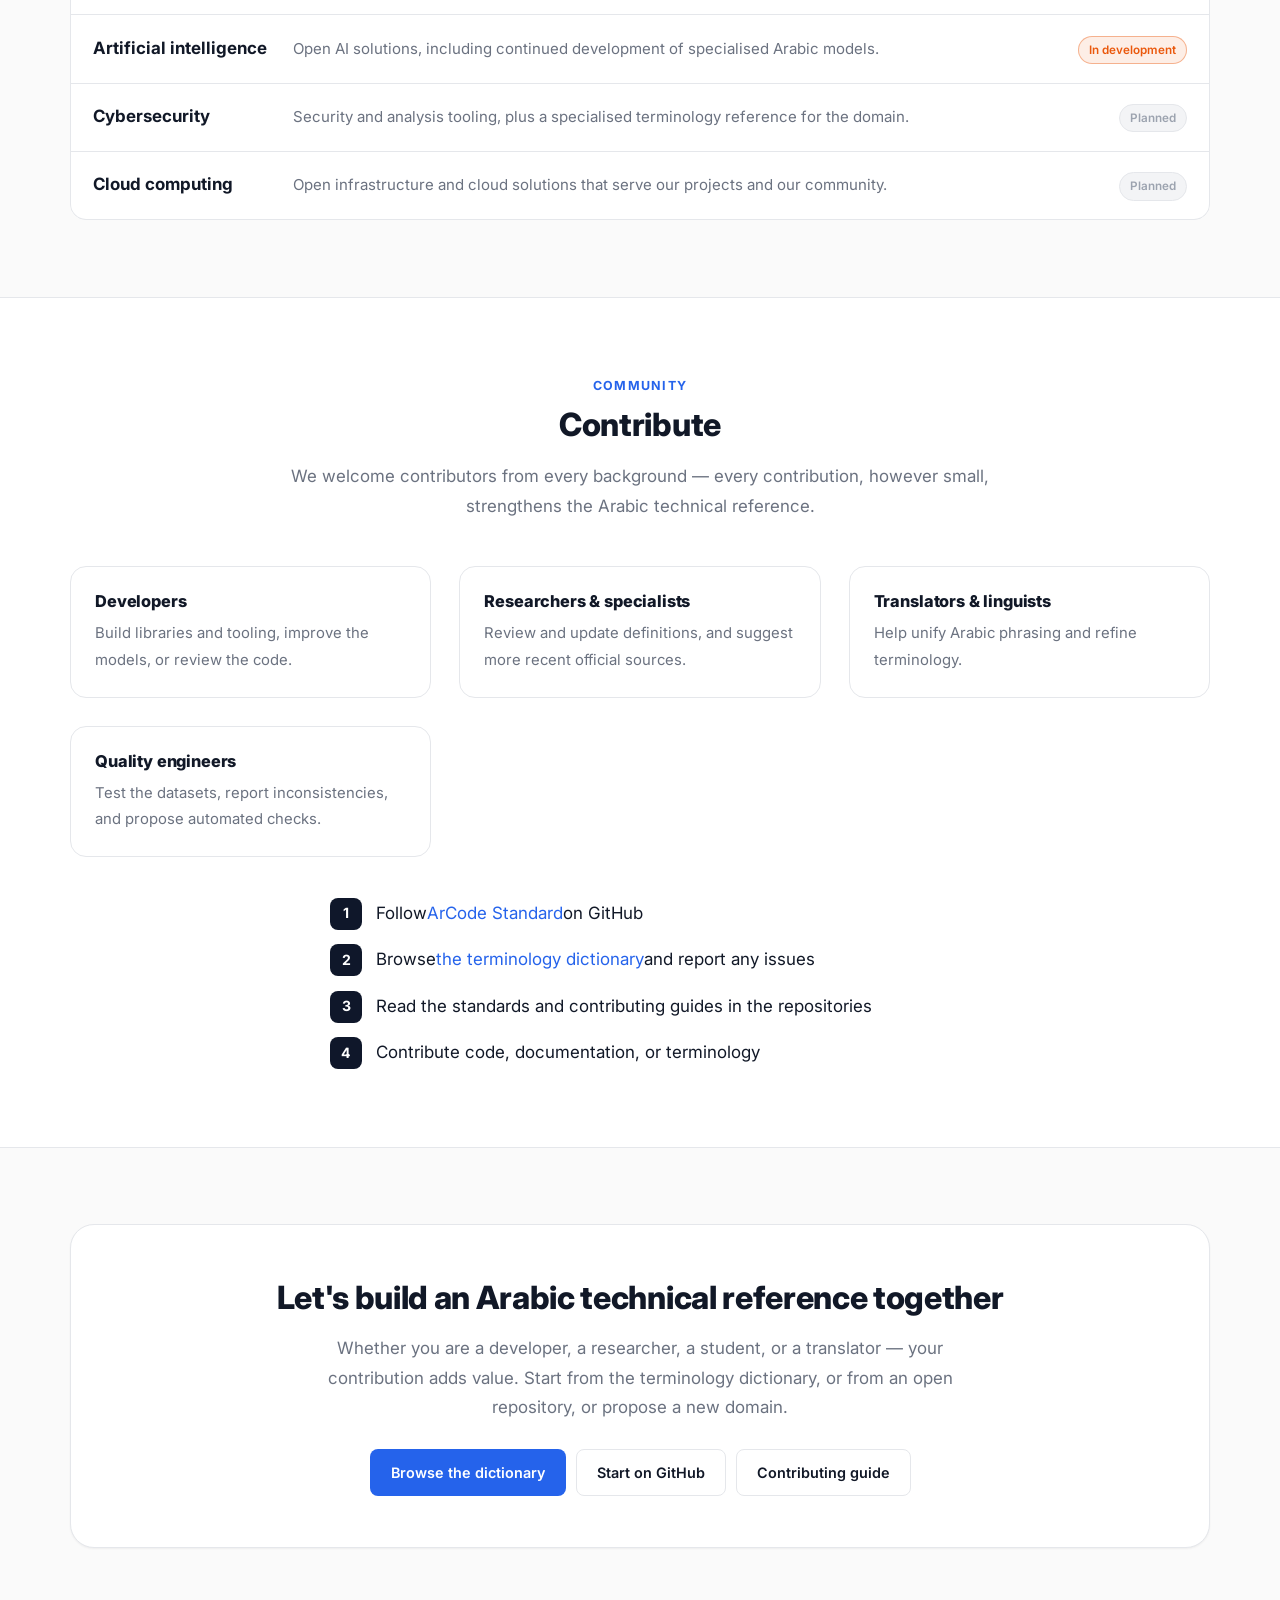
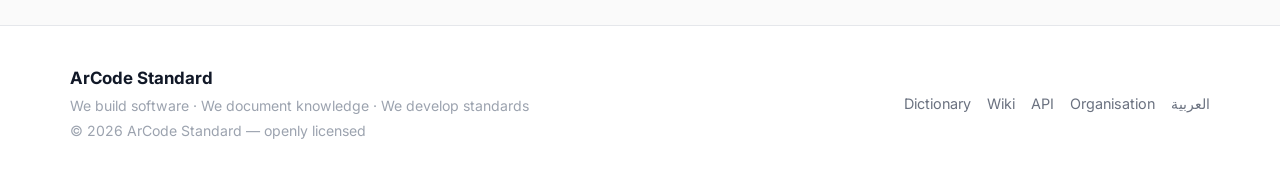
==== commit a9418e44: "Match ArCode-Core visual identity and link the terminology dictionary Colours, fonts, gradient, radi" ====
--- a/en/index.html
+++ b/en/index.html
@@ -1,13 +1,17 @@
 <!DOCTYPE html>
-<html lang="en" dir="ltr">
+<html lang="en" dir="ltr" data-lang="en">
 <head>
 <meta charset="utf-8">
 <meta name="viewport" content="width=device-width, initial-scale=1">
 <title>ArCode Standard — Open Standards &amp; Arabic Technical Terminology</title>
 <meta name="description" content="ArCode Standard is an open-source organisation building Arabic scientific and technical terminology standards, open-source projects, and developer tooling.">
-<meta name="theme-color" content="#1d4ed8">
+<meta name="theme-color" content="#0f172a">
+<script>(function(){try{var t=localStorage.getItem("arcode-theme");if(t==="light"||t==="dark"){document.documentElement.setAttribute("data-theme",t)}}catch(e){}})();</script>
 <link rel="canonical" href="https://arcode-standard.github.io/en/">
 <link rel="icon" href="../assets/img/arcode.svg" type="image/svg+xml">
+<link rel="preconnect" href="https://fonts.googleapis.com">
+<link rel="preconnect" href="https://fonts.gstatic.com" crossorigin>
+<link href="https://fonts.googleapis.com/css2?family=Inter:wght@300;400;500;600;700;800&family=Cairo:wght@300;400;500;600;700;800&display=swap" rel="stylesheet">
 <link rel="stylesheet" href="../assets/css/style.css">
 <meta property="og:type" content="website">
 <meta property="og:title" content="ArCode Standard — Open Standards &amp; Arabic Technical Terminology">
@@ -24,7 +28,7 @@
 <header class="hdr">
   <div class="wrap hdr__in">
     <a class="brand" href="../">
-      <img src="../assets/img/arcode.svg" alt="ArCode Standard logo" width="34" height="34">
+      <img src="../assets/img/arcode.svg" alt="ArCode Standard logo" width="30" height="30">
       <span>ArCode Standard<small>Open Standards Organisation</small></span>
     </a>
 
@@ -34,10 +38,10 @@
       <a href="#about">About</a>
       <a href="#projects">Projects</a>
       <a href="#future">Roadmap</a>
-      <a href="#values">Values</a>
       <a href="#contribute">Contribute</a>
-      <a class="lang" href="../" hreflang="ar" lang="ar" aria-label="Arabic version">ع</a>
-      <a class="btn btn--primary btn--sm" href="https://github.com/ArCode-Standard" rel="noopener">GitHub</a>
+      <a href="https://arcode-standard.github.io/ArCode-Core/index.html" target="_blank" rel="noopener">Terminology Dictionary</a>
+      <a class="lang" href="../" hreflang="ar" lang="ar">ع</a>
+      <a class="btn btn--primary btn--sm" href="https://github.com/ArCode-Standard" target="_blank" rel="noopener">GitHub</a>
       <button class="theme-btn" type="button" aria-label="Toggle theme">◐</button>
     </nav>
   </div>
@@ -46,39 +50,40 @@
 <main id="main">
 
 <!-- ===================== Hero ===================== -->
-<section class="hero">
-  <div class="wrap hero__grid">
-    <div>
-      <span class="eyebrow">Open-source organisation</span>
-      <h1>ArCode Standard</h1>
-      <p class="hero__lead">
-        We build a <strong>standardised body of Arabic scientific and technical terminology</strong>
-        aligned with international references, and accessible to researchers, developers, and students alike.
-      </p>
-      <p class="muted">
-        Strong software does not rest on code alone — it needs a solid conceptual foundation.
-        So we provide documented datasets, practical tooling, and open-source projects the Arabic
-        technical community can actually build on.
-      </p>
-
-      <div class="hero__cta">
-        <a class="btn btn--primary" href="https://github.com/ArCode-Standard/ArCode-Core" rel="noopener">ArCode-Core</a>
-        <a class="btn btn--ghost" href="#projects">Browse projects</a>
-        <a class="btn btn--ghost" href="#contribute">How to contribute</a>
-      </div>
-    </div>
-
-    <aside class="hero__card">
+<section class="hero" id="hero">
+  <div class="wrap hero__inner">
+    <div class="hero__brand">ArCode Standard</div>
+
+    <h1>Open Standards for <span class="gradient">Arabic Technical Knowledge</span></h1>
+
+    <p class="hero__sub">
+      We build Arabic scientific and technical terminology aligned with international references,
+      alongside open-source projects and tooling that developers, researchers, and students build on.
+    </p>
+
+    <div class="hero__cta">
+      <a class="btn btn--blue" href="https://arcode-standard.github.io/ArCode-Core/index.html" target="_blank" rel="noopener">Browse the dictionary</a>
+      <a class="btn btn--ghost" href="https://github.com/ArCode-Standard" target="_blank" rel="noopener">Our projects on GitHub</a>
+    </div>
+
+    <div class="hero__panel">
       <h2>What we are building</h2>
       <ul class="pill-list">
-        <li><span class="dot"></span> Source-documented scientific terminology datasets</li>
-        <li><span class="dot"></span> Libraries and tooling for developers</li>
-        <li><span class="dot"></span> Applicable specifications and guides</li>
-        <li><span class="dot"></span> specialised Arabic language models</li>
-        <li><span class="dot dot--soon"></span> Applications and technical frameworks</li>
-        <li><span class="dot dot--plan"></span> Documented open APIs</li>
+        <li><span class="dot"></span> Source-documented terminology datasets</li>
+        <li><span class="dot"></span> Libraries and developer tooling</li>
+        <li><span class="dot"></span> Specifications and guides</li>
+        <li><span class="dot"></span> Specialised Arabic language models</li>
+        <li><span class="dot dot--orange"></span> Applications and frameworks</li>
+        <li><span class="dot dot--gray"></span> Documented open APIs</li>
       </ul>
-    </aside>
+    </div>
+  </div>
+
+  <div class="wrap" style="margin-block-start:22px">
+    <span class="hero-badge">
+      <span class="hero-badge-dot"></span>
+      <span>Open-source organisation</span>
+    </span>
   </div>
 </section>
 
@@ -118,9 +123,10 @@
         reference</strong> that is source-documented, tied to stable identifiers, and designed to grow and stay current.
       </p>
       <p>
-        Every definition in ArCode-Core is carried over from its original source, cited against that reference,
-        and linked to related terms through stable identifiers such as <span class="mono">ACS-CS-0001</span> —
-        making technical text machine-verifiable and safe to translate.
+        Every definition in <a href="https://arcode-standard.github.io/ArCode-Core/index.html" target="_blank" rel="noopener">the ArCode-Core dictionary</a>
+        is carried over from its original source, cited against that reference, and linked to related terms
+        through stable identifiers such as <span class="mono">ACS-CS-0001</span> — making technical text
+        machine-verifiable and safe to translate.
       </p>
     </div>
 
@@ -166,8 +172,9 @@
           stable identifiers, source-documented definitions, and interlinked terms.
         </p>
         <div class="card__foot">
-          <a class="btn btn--primary btn--sm" href="https://github.com/ArCode-Standard/ArCode-Core" rel="noopener">View repository</a>
-          <a class="btn btn--ghost btn--sm" href="https://github.com/ArCode-Standard/ArCode-Core/blob/main/CONTRIBUTING.md" rel="noopener">Contributing guide</a>
+          <a class="btn btn--blue btn--sm" href="https://arcode-standard.github.io/ArCode-Core/index.html" target="_blank" rel="noopener">Open dictionary</a>
+          <a class="btn btn--ghost btn--sm" href="https://arcode-standard.github.io/ArCode-Core/wiki.html" target="_blank" rel="noopener">Wiki</a>
+          <a class="btn btn--ghost btn--sm" href="https://github.com/ArCode-Standard/ArCode-Core" target="_blank" rel="noopener">Repository</a>
         </div>
       </article>
 
@@ -185,7 +192,7 @@
           reference and Arabic natural-language processing.
         </p>
         <div class="card__foot">
-          <a class="btn btn--primary btn--sm" href="https://github.com/ArCode-Standard/ArCode-BERT" rel="noopener">View repository</a>
+          <a class="btn btn--ghost btn--sm" href="https://github.com/ArCode-Standard/ArCode-BERT" target="_blank" rel="noopener">Repository</a>
         </div>
       </article>
 
@@ -271,8 +278,8 @@
     </div>
 
     <ol class="steps reveal">
-      <li>Follow <a href="https://github.com/ArCode-Standard" rel="noopener">ArCode Standard</a> on GitHub</li>
-      <li>Join the discussions and share your ideas</li>
+      <li>Follow <a href="https://github.com/ArCode-Standard" target="_blank" rel="noopener">ArCode Standard</a> on GitHub</li>
+      <li>Browse <a href="https://arcode-standard.github.io/ArCode-Core/index.html" target="_blank" rel="noopener">the terminology dictionary</a> and report any issues</li>
       <li>Read the standards and contributing guides in the repositories</li>
       <li>Contribute code, documentation, or terminology</li>
     </ol>
@@ -286,11 +293,12 @@
       <h2>Let's build an Arabic technical reference together</h2>
       <p>
         Whether you are a developer, a researcher, a student, or a translator — your contribution adds value.
-        Start from an open repository, propose a new domain, or meet the ArCode community.
+        Start from the terminology dictionary, or from an open repository, or propose a new domain.
       </p>
       <div class="cta__btns">
-        <a class="btn btn--primary" href="https://github.com/ArCode-Standard" rel="noopener">Start on GitHub</a>
-        <a class="btn btn--ghost" href="https://github.com/ArCode-Standard/ArCode-Core/blob/main/CONTRIBUTING.md" rel="noopener">Contributing guide</a>
+        <a class="btn btn--blue" href="https://arcode-standard.github.io/ArCode-Core/index.html" target="_blank" rel="noopener">Browse the dictionary</a>
+        <a class="btn btn--ghost" href="https://github.com/ArCode-Standard" target="_blank" rel="noopener">Start on GitHub</a>
+        <a class="btn btn--ghost" href="https://github.com/ArCode-Standard/ArCode-Core/blob/main/CONTRIBUTING.md" target="_blank" rel="noopener">Contributing guide</a>
       </div>
     </div>
   </div>
@@ -307,9 +315,10 @@
       <div class="faint">© <span data-year>2026</span> ArCode Standard — openly licensed</div>
     </div>
     <nav class="ftr__links" aria-label="Footer links">
-      <a href="https://github.com/ArCode-Standard" rel="noopener">Organisation</a>
-      <a href="https://github.com/ArCode-Standard/ArCode-Core" rel="noopener">ArCode-Core</a>
-      <a href="https://github.com/ArCode-Standard/ArCode-BERT" rel="noopener">ArCode-BERT</a>
+      <a href="https://arcode-standard.github.io/ArCode-Core/index.html" target="_blank" rel="noopener">Dictionary</a>
+      <a href="https://arcode-standard.github.io/ArCode-Core/wiki.html" target="_blank" rel="noopener">Wiki</a>
+      <a href="https://arcode-standard.github.io/ArCode-Core/api.html" target="_blank" rel="noopener">API</a>
+      <a href="https://github.com/ArCode-Standard" target="_blank" rel="noopener">Organisation</a>
       <a href="../" lang="ar" hreflang="ar">العربية</a>
     </nav>
   </div>
--- a/assets/css/style.css
+++ b/assets/css/style.css
@@ -1,383 +1,375 @@
 /* ==========================================================================
    ArCode Standard — الموقع الرسمي
-   مصمم لخدمة الاتجاهين RTL و LTR عبر الخصائص المنطقية (logical properties)
+   لوحة الألوان والمقاييس مطابقة لصفحة ArCode-Core:
+   https://arcode-standard.github.io/ArCode-Core/index.html
    ========================================================================== */
 
-/* ---------- 1. المتغيرات (Design Tokens) ---------- */
+/* ---------- 1. الرموز التصميمية (متطابقة مع ArCode-Core) ---------- */
 :root {
-  /* الهوية */
-  --brand-900: #0b1220;
-  --brand-800: #16213e;
-  --brand-700: #1a1a2e;
-  --brand-600: #1d4ed8;
-  --brand-500: #2563eb;
-  --brand-400: #3b82f6;
-  --brand-300: #60a5fa;
-  --brand-200: #bfdbfe;
-  --brand-100: #dbeafe;
-  --accent: #7dd3fc;
-
-  /* محايدة */
-  --bg: #ffffff;
-  --bg-soft: #f6f8fc;
-  --bg-elev: #ffffff;
-  --text: #0f172a;
-  --text-soft: #475569;
-  --text-faint: #7c8aa0;
-  --line: #e3e9f2;
-  --line-strong: #cbd5e1;
-
-  /* دلالية */
-  --ok: #059669;
-  --soon: #b45309;
-  --plan: #64748b;
-
-  /* الأشكال والحواف */
-  --r-sm: 8px;
-  --r-md: 12px;
-  --r-lg: 18px;
-  --r-full: 999px;
-
-  --shadow-sm: 0 1px 2px rgba(15, 23, 42, .06);
-  --shadow-md: 0 6px 20px rgba(15, 23, 42, .08);
-  --shadow-lg: 0 18px 48px rgba(15, 23, 42, .12);
+  --bg: #fafafa;
+  --surface: #ffffff;
+  --surface-elevated: #ffffff;
+  --border: #e5e7eb;
+  --border-light: #f3f4f6;
+  --text-primary: #111827;
+  --text-secondary: #6b7280;
+  --text-tertiary: #9ca3af;
+  --accent: #0f172a;
+  --accent-light: #1e293b;
+  --accent-blue: #2563eb;
+  --accent-blue-light: #3b82f6;
+  --accent-green: #059669;
+  --accent-orange: #ea580c;
+
+  --shadow-sm: 0 1px 2px 0 rgb(0 0 0 / 0.05);
+  --shadow: 0 1px 3px 0 rgb(0 0 0 / 0.1), 0 1px 2px -1px rgb(0 0 0 / 0.1);
+  --shadow-md: 0 4px 6px -1px rgb(0 0 0 / 0.1), 0 2px 4px -2px rgb(0 0 0 / 0.1);
+  --shadow-lg: 0 10px 15px -3px rgb(0 0 0 / 0.1), 0 4px 6px -4px rgb(0 0 0 / 0.1);
+  --shadow-xl: 0 20px 25px -5px rgb(0 0 0 / 0.1), 0 8px 10px -6px rgb(0 0 0 / 0.1);
+
+  --radius-sm: 6px;
+  --radius: 8px;
+  --radius-md: 12px;
+  --radius-lg: 16px;
+  --radius-xl: 24px;
+  --transition: all 0.2s cubic-bezier(0.4, 0, 0.2, 1);
 
   --wrap: 1140px;
   --gap: clamp(1rem, 2.4vw, 1.75rem);
 
-  --font: "Segoe UI", "Noto Sans Arabic", "Noto Kufi Arabic", Tahoma,
-          "Helvetica Neue", Arial, system-ui, sans-serif;
-  --mono: "Cascadia Code", "JetBrains Mono", Consolas, "Courier New", monospace;
-
-  --ease: cubic-bezier(.22, .61, .36, 1);
-}
-
-/* ---------- 2. الوضع الداكن ---------- */
+  --font-ar: "Cairo", "Segoe UI", Tahoma, sans-serif;
+  --font-en: "Inter", "Segoe UI", Arial, sans-serif;
+  --mono: ui-monospace, "Cascadia Code", Consolas, monospace;
+}
+
+/* ---------- 2. الوضع الداكن (مطابق لـ ArCode-Core عبر data-theme) ---------- */
+[data-theme="dark"] {
+  --bg: #0a0a0a;
+  --surface: #111111;
+  --surface-elevated: #1a1a1a;
+  --border: #262626;
+  --border-light: #1a1a1a;
+  --text-primary: #fafafa;
+  --text-secondary: #a3a3a3;
+  --text-tertiary: #737373;
+  --accent: #f5f5f5;
+  --accent-light: #e5e5e5;
+  --accent-blue: #3b82f6;
+  --accent-blue-light: #60a5fa;
+  --shadow-sm: 0 1px 2px 0 rgb(0 0 0 / 0.3);
+  --shadow: 0 1px 3px 0 rgb(0 0 0 / 0.4), 0 1px 2px -1px rgb(0 0 0 / 0.4);
+  --shadow-md: 0 4px 6px -1px rgb(0 0 0 / 0.4), 0 2px 4px -2px rgb(0 0 0 / 0.4);
+  --shadow-lg: 0 10px 15px -3px rgb(0 0 0 / 0.4), 0 4px 6px -4px rgb(0 0 0 / 0.4);
+  --shadow-xl: 0 20px 25px -5px rgb(0 0 0 / 0.5), 0 8px 10px -6px rgb(0 0 0 / 0.5);
+}
+
+/* احتياطي لزوّار بلا JavaScript: اتّباع تفضيل النظام.
+   القيم مكرّرة عمدًا لتبقى مطابقة للكتلة أعلاه (لا مُعالِج CSS). */
 @media (prefers-color-scheme: dark) {
-  :root {
-    --bg: #0b1220;
-    --bg-soft: #111a2e;
-    --bg-elev: #16213e;
-    --text: #e8eefc;
-    --text-soft: #a9b8d4;
-    --text-faint: #8494b0;
-    --line: #24334f;
-    --line-strong: #33456a;
-    --shadow-sm: 0 1px 2px rgba(0, 0, 0, .4);
-    --shadow-md: 0 6px 20px rgba(0, 0, 0, .45);
-    --shadow-lg: 0 18px 48px rgba(0, 0, 0, .55);
+  :root:not([data-theme="light"]) {
+    --bg: #0a0a0a;
+    --surface: #111111;
+    --surface-elevated: #1a1a1a;
+    --border: #262626;
+    --border-light: #1a1a1a;
+    --text-primary: #fafafa;
+    --text-secondary: #a3a3a3;
+    --text-tertiary: #737373;
+    --accent: #f5f5f5;
+    --accent-light: #e5e5e5;
+    --accent-blue: #3b82f6;
+    --accent-blue-light: #60a5fa;
+    --shadow-sm: 0 1px 2px 0 rgb(0 0 0 / 0.3);
+    --shadow: 0 1px 3px 0 rgb(0 0 0 / 0.4), 0 1px 2px -1px rgb(0 0 0 / 0.4);
+    --shadow-md: 0 4px 6px -1px rgb(0 0 0 / 0.4), 0 2px 4px -2px rgb(0 0 0 / 0.4);
+    --shadow-lg: 0 10px 15px -3px rgb(0 0 0 / 0.4), 0 4px 6px -4px rgb(0 0 0 / 0.4);
+    --shadow-xl: 0 20px 25px -5px rgb(0 0 0 / 0.5), 0 8px 10px -6px rgb(0 0 0 / 0.5);
   }
 }
 
 /* ---------- 3. إعادة الضبط ---------- */
 *, *::before, *::after { box-sizing: border-box; }
 
-html {
-  scroll-behavior: smooth;
-  scroll-padding-block-start: 84px;
-  -webkit-text-size-adjust: 100%;
-}
+html { scroll-behavior: smooth; scroll-padding-block-start: 80px; -webkit-text-size-adjust: 100%; }
 
 body {
   margin: 0;
-  font-family: var(--font);
-  font-size: clamp(1rem, .96rem + .2vw, 1.075rem);
+  font-family: var(--font-ar);
+  font-size: clamp(1rem, .96rem + .2vw, 1.06rem);
   line-height: 1.75;
-  color: var(--text);
+  color: var(--text-primary);
   background: var(--bg);
   -webkit-font-smoothing: antialiased;
-  text-rendering: optimizeLegibility;
-}
+}
+
+[lang="en"] body, html[lang="en"] body { font-family: var(--font-en); }
 
 img, svg { max-width: 100%; height: auto; display: block; }
-a { color: var(--brand-600); text-decoration-thickness: 1px; text-underline-offset: 3px; }
-a:hover { color: var(--brand-500); }
-
-h1, h2, h3, h4 { line-height: 1.3; margin: 0 0 .5em; font-weight: 700; letter-spacing: -.01em; }
-h1 { font-size: clamp(2rem, 1.3rem + 3.2vw, 3.4rem); }
-h2 { font-size: clamp(1.5rem, 1.2rem + 1.5vw, 2.15rem); }
-h3 { font-size: clamp(1.15rem, 1.05rem + .5vw, 1.4rem); }
+a { color: var(--accent-blue); text-decoration: none; }
+a:hover { color: var(--accent-blue-light); }
+
+h1, h2, h3, h4 { line-height: 1.3; margin: 0 0 .5em; font-weight: 800; letter-spacing: -.01em; }
+h1 { font-size: clamp(1.9rem, 1.3rem + 2.8vw, 3.2rem); }
+h2 { font-size: clamp(1.45rem, 1.2rem + 1.3vw, 2rem); }
+h3 { font-size: clamp(1.1rem, 1.05rem + .4vw, 1.3rem); }
 p { margin: 0 0 1rem; }
 ul { margin: 0 0 1rem; padding-inline-start: 1.4rem; }
 
-:focus-visible {
-  outline: 3px solid var(--brand-400);
-  outline-offset: 3px;
-  border-radius: 4px;
-}
-
-::selection { background: var(--brand-200); color: var(--brand-900); }
-@media (prefers-color-scheme: dark) { ::selection { background: var(--brand-600); color: #fff; } }
+:focus-visible { outline: 2px solid var(--accent-blue); outline-offset: 2px; border-radius: 4px; }
+
+::selection { background: color-mix(in srgb, var(--accent-blue) 22%, transparent); }
+@media (prefers-reduced-motion: reduce) {
+  html { scroll-behavior: auto; }
+  *, *::before, *::after { animation-duration: .01ms !important; transition-duration: .01ms !important; }
+  .reveal { opacity: 1 !important; translate: none !important; }
+}
 
 /* ---------- 4. أدوات ---------- */
 .wrap { width: min(100% - 2.5rem, var(--wrap)); margin-inline: auto; }
-.section { padding-block: clamp(3.5rem, 7vw, 6rem); }
-.section--soft { background: var(--bg-soft); border-block: 1px solid var(--line); }
+.section { padding-block: clamp(3.2rem, 6vw, 5.5rem); }
+.section--soft { background: var(--surface); border-block: 1px solid var(--border); }
 .center { text-align: center; }
-.stack > * + * { margin-block-start: var(--gap); }
-.muted { color: var(--text-soft); }
-.faint { color: var(--text-faint); font-size: .9rem; }
-.mono { font-family: var(--mono); }
+.muted { color: var(--text-secondary); }
+.faint { color: var(--text-tertiary); font-size: .88rem; }
+.mono { font-family: var(--mono); font-size: .92em; }
 
 .skip {
   position: absolute; inset-inline-start: -9999px; top: 0; z-index: 200;
-  background: var(--brand-600); color: #fff; padding: .7rem 1.2rem;
-  border-end-end-radius: var(--r-sm); font-weight: 600;
+  background: var(--accent); color: #fff; padding: .7rem 1.2rem;
+  border-radius: var(--radius); font-weight: 700;
 }
 .skip:focus { inset-inline-start: 1rem; top: 1rem; }
 
-.sr {
-  position: absolute; width: 1px; height: 1px; padding: 0; margin: -1px;
-  overflow: hidden; clip: rect(0 0 0 0); white-space: nowrap; border: 0;
-}
-
-/* ---------- 5. الترويسة ---------- */
+/* ---------- 5. الترويسة (نمط ArCode-Core) ---------- */
 .hdr {
   position: sticky; inset-block-start: 0; z-index: 100;
   background: color-mix(in srgb, var(--bg) 88%, transparent);
   backdrop-filter: blur(12px);
-  border-block-end: 1px solid var(--line);
-}
-.hdr__in {
-  display: flex; align-items: center; gap: 1rem;
-  min-height: 68px; flex-wrap: wrap;
-}
-.brand {
-  display: flex; align-items: center; gap: .65rem;
-  font-weight: 700; font-size: 1.06rem; color: var(--text);
-  text-decoration: none; margin-inline-end: auto;
-}
-.brand img { width: 34px; height: 34px; }
-.brand small {
-  display: block; font-size: .72rem; font-weight: 500;
-  color: var(--text-faint); letter-spacing: .04em;
-}
-
-.nav { display: flex; align-items: center; gap: .35rem; flex-wrap: wrap; }
+  border-block-end: 1px solid var(--border);
+}
+.hdr__in { display: flex; align-items: center; gap: 10px; min-height: 64px; flex-wrap: wrap; }
+
+.brand { display: flex; align-items: center; gap: 10px; text-decoration: none; margin-inline-end: auto; }
+.brand img { width: 30px; height: 30px; }
+.brand span { font-family: var(--font-en); font-weight: 700; font-size: 1.02rem; color: var(--text-primary); }
+.brand small { display: block; font-family: var(--font-ar); font-size: .72rem; font-weight: 500; color: var(--text-tertiary); }
+
+.nav { display: flex; align-items: center; gap: 8px; flex-wrap: wrap; }
 .nav a {
-  color: var(--text-soft); text-decoration: none; font-size: .94rem;
-  font-weight: 600; padding: .45rem .7rem; border-radius: var(--r-sm);
-}
-.nav a:hover { color: var(--text); background: var(--bg-soft); }
+  padding: 8px 14px; border-radius: var(--radius);
+  color: var(--text-secondary); font-size: .9rem; font-weight: 500;
+  font-family: var(--font-en);
+}
+[lang="ar"] .nav a { font-family: var(--font-ar); font-weight: 600; }
+.nav a:hover { color: var(--text-primary); background: var(--border-light); }
+.nav a[aria-current="true"] { color: var(--accent-blue); }
 
 .burger {
-  display: none; background: none; border: 1px solid var(--line-strong);
-  border-radius: var(--r-sm); width: 42px; height: 38px; cursor: pointer;
-  color: var(--text); font-size: 1.15rem; line-height: 1;
-}
-
-@media (max-width: 860px) {
-  .burger { display: block; }
+  display: none; width: 36px; height: 36px; border-radius: var(--radius);
+  border: 1px solid var(--border); background: var(--surface);
+  color: var(--text-secondary); cursor: pointer; font-size: 1.05rem; line-height: 1;
+}
+.burger:hover { background: var(--border-light); color: var(--text-primary); }
+
+@media (max-width: 900px) {
+  .burger { display: grid; place-items: center; }
   .nav {
-    display: none; width: 100%; flex-direction: column; align-items: stretch;
-    padding-block: .5rem 1rem; border-block-start: 1px solid var(--line);
+    display: none; width: 100%; flex-direction: column; align-items: stretch; gap: 2px;
+    padding-block: .6rem 1rem; border-block-start: 1px solid var(--border);
   }
   .nav.is-open { display: flex; }
-  .nav a { padding: .7rem .5rem; }
-}
-
-/* ---------- 6. الأزرار ---------- */
+}
+
+/* ---------- 6. أزرار النمط الموحّد ---------- */
 .btn {
-  display: inline-flex; align-items: center; gap: .5rem;
-  padding: .72rem 1.3rem; border-radius: var(--r-full);
-  font-weight: 700; font-size: .95rem; text-decoration: none;
+  display: inline-flex; align-items: center; justify-content: center; gap: .5rem;
+  padding: 10px 20px; border-radius: var(--radius);
+  font-weight: 600; font-size: .9rem; text-decoration: none;
   border: 1px solid transparent; cursor: pointer;
-  transition: transform .16s var(--ease), box-shadow .16s var(--ease), background .16s var(--ease);
-}
-.btn:hover { transform: translateY(-2px); }
-.btn:active { transform: translateY(0); }
-.btn--primary { background: var(--brand-600); color: #fff; box-shadow: var(--shadow-md); }
-.btn--primary:hover { background: var(--brand-500); color: #fff; }
-.btn--ghost { background: transparent; color: var(--text); border-color: var(--line-strong); }
-.btn--ghost:hover { background: var(--bg-soft); color: var(--text); }
-.btn--sm { padding: .45rem .9rem; font-size: .85rem; }
-
-/* ---------- 7. البطل (Hero) ---------- */
-.hero {
-  position: relative; overflow: hidden;
-  padding-block: clamp(3.5rem, 8vw, 7rem);
-  background:
-    radial-gradient(1100px 480px at 88% -12%, color-mix(in srgb, var(--brand-600) 20%, transparent), transparent 62%),
-    radial-gradient(760px 420px at 6% 8%, color-mix(in srgb, var(--accent) 16%, transparent), transparent 60%),
-    var(--bg);
-}
-.hero__grid { display: grid; gap: clamp(1.5rem, 4vw, 3rem); align-items: center; }
-@media (min-width: 900px) { .hero__grid { grid-template-columns: 1.15fr .85fr; } }
-
-.eyebrow {
-  display: inline-flex; align-items: center; gap: .5rem;
-  background: color-mix(in srgb, var(--brand-600) 12%, transparent);
-  color: var(--brand-600); border: 1px solid color-mix(in srgb, var(--brand-600) 28%, transparent);
-  padding: .34rem .85rem; border-radius: var(--r-full);
-  font-size: .82rem; font-weight: 700; margin-block-end: 1.1rem;
-}
-@media (prefers-color-scheme: dark) { .eyebrow { color: var(--brand-300); } }
-
-.hero h1 { margin-block-end: .35rem; }
-.hero__lead { font-size: clamp(1.05rem, 1rem + .45vw, 1.28rem); color: var(--text-soft); max-width: 58ch; }
-.hero__cta { display: flex; flex-wrap: wrap; gap: .75rem; margin-block-start: 1.8rem; }
-
-.hero__card {
-  background: var(--bg-elev); border: 1px solid var(--line);
-  border-radius: var(--r-lg); padding: 1.5rem; box-shadow: var(--shadow-lg);
-}
-.hero__card h2 { font-size: 1.05rem; margin-block-end: .9rem; }
-.pill-list { list-style: none; padding: 0; margin: 0; display: grid; gap: .55rem; }
-.pill-list li { display: flex; align-items: center; gap: .6rem; font-size: .95rem; margin: 0; }
-.pill-list .dot {
-  width: 9px; height: 9px; border-radius: 50%; flex: 0 0 auto;
-  background: var(--brand-500);
-}
-.pill-list .dot--plan { background: var(--plan); }
-.pill-list .dot--soon { background: var(--soon); }
+  font-family: var(--font-en);
+  transition: var(--transition);
+}
+[lang="ar"] .btn { font-family: var(--font-ar); }
+.btn--primary { background: var(--accent); color: #fff; }
+.btn--primary:hover { background: var(--accent-light); color: #fff; }
+.btn--blue { background: var(--accent-blue); color: #fff; }
+.btn--blue:hover { background: var(--accent-blue-light); color: #fff; }
+.btn--ghost { background: var(--surface); color: var(--text-primary); border-color: var(--border); }
+.btn--ghost:hover { border-color: var(--text-tertiary); background: var(--border-light); color: var(--text-primary); }
+.btn--sm { padding: 7px 14px; font-size: .85rem; }
+
+/* ---------- 7. البطل (متمركز كنمط ArCode-Core) ---------- */
+.hero { padding-block: clamp(3.5rem, 8vw, 6.5rem) clamp(2.5rem, 5vw, 4rem); text-align: center; }
+.hero__inner { max-width: 780px; margin-inline: auto; }
+
+.hero-badge {
+  display: inline-flex; align-items: center; gap: 8px;
+  padding: 6px 16px; margin-block-end: 22px;
+  background: var(--surface); border: 1px solid var(--border);
+  border-radius: 50px; font-size: .85rem; color: var(--text-secondary); font-weight: 500;
+}
+.hero-badge-dot {
+  width: 6px; height: 6px; background: var(--accent-green);
+  border-radius: 50%; animation: pulse 2s infinite;
+}
+@keyframes pulse { 0%, 100% { opacity: 1; } 50% { opacity: .35; } }
+
+.hero__brand {
+  font-family: var(--font-en); font-weight: 900; letter-spacing: .02em;
+  font-size: clamp(1.5rem, 3.6vw, 2.6rem); color: var(--text-primary);
+  margin-block-end: 14px;
+}
+.hero h1 { margin-block-end: 18px; letter-spacing: -.02em; }
+[lang="ar"] .hero h1 { letter-spacing: 0; }
+.gradient {
+  background: linear-gradient(135deg, var(--accent-blue), var(--accent-blue-light));
+  -webkit-background-clip: text; background-clip: text;
+  -webkit-text-fill-color: transparent; color: transparent;
+}
+.hero__sub {
+  font-size: 1.12rem; color: var(--text-secondary);
+  max-width: 640px; margin: 0 auto 34px; line-height: 1.7;
+}
+.hero__cta { display: flex; flex-wrap: wrap; gap: 10px; justify-content: center; }
+
+.hero__panel {
+  margin-block-start: clamp(2.5rem, 5vw, 3.5rem);
+  background: var(--surface); border: 1px solid var(--border);
+  border-radius: var(--radius-xl); padding: clamp(1.4rem, 3vw, 2rem);
+  box-shadow: var(--shadow-sm); text-align: start;
+}
+.hero__panel h2 { font-size: 1rem; margin-block-end: 1rem; color: var(--text-secondary); font-weight: 600; }
+.pill-list { list-style: none; padding: 0; margin: 0; display: grid; gap: 10px; grid-template-columns: repeat(auto-fit, minmax(240px, 1fr)); }
+.pill-list li { display: flex; align-items: center; gap: 10px; font-size: .93rem; margin: 0; color: var(--text-primary); }
+.pill-list .dot { width: 7px; height: 7px; border-radius: 50%; background: var(--accent-blue); flex: 0 0 auto; }
+.pill-list .dot--green { background: var(--accent-green); }
+.pill-list .dot--orange { background: var(--accent-orange); }
+.pill-list .dot--gray { background: var(--text-tertiary); }
 
 /* ---------- 8. شريط الأرقام ---------- */
-.stats { display: grid; gap: var(--gap); grid-template-columns: repeat(auto-fit, minmax(180px, 1fr)); }
+.stats { display: grid; gap: var(--gap); grid-template-columns: repeat(auto-fit, minmax(170px, 1fr)); }
 .stat {
-  background: var(--bg-elev); border: 1px solid var(--line);
-  border-radius: var(--r-md); padding: 1.4rem 1.2rem; text-align: center;
-  box-shadow: var(--shadow-sm);
-}
+  background: var(--surface); border: 1px solid var(--border);
+  border-radius: var(--radius-lg); padding: 1.6rem 1.2rem; text-align: center;
+  box-shadow: var(--shadow-sm); transition: var(--transition);
+}
+.stat:hover { box-shadow: var(--shadow-md); transform: translateY(-2px); }
 .stat__n {
-  font-size: clamp(1.7rem, 1.3rem + 1.7vw, 2.5rem); font-weight: 800;
-  color: var(--brand-600); line-height: 1.1; font-variant-numeric: tabular-nums;
-}
-@media (prefers-color-scheme: dark) { .stat__n { color: var(--brand-300); } }
-.stat__l { font-size: .92rem; color: var(--text-soft); font-weight: 600; margin-block-start: .3rem; }
+  font-size: clamp(1.6rem, 1.25rem + 1.5vw, 2.3rem); font-weight: 800;
+  color: var(--accent-blue); line-height: 1.15; font-variant-numeric: tabular-nums;
+  font-family: var(--font-en);
+}
+.stat__l { font-size: .9rem; color: var(--text-secondary); margin-block-start: .35rem; font-weight: 500; }
 
 /* ---------- 9. عناوين الأقسام ---------- */
-.sec-head { max-width: 70ch; margin-block-end: clamp(1.8rem, 4vw, 3rem); }
+.sec-head { max-width: 72ch; margin-block-end: clamp(1.8rem, 4vw, 2.8rem); }
 .sec-head.center { margin-inline: auto; }
-.sec-head p { color: var(--text-soft); margin-block-end: 0; }
+.sec-head p { color: var(--text-secondary); margin-block-end: 0; }
 .kicker {
-  display: block; font-size: .82rem; font-weight: 800; letter-spacing: .12em;
-  color: var(--brand-600); text-transform: uppercase; margin-block-end: .5rem;
-}
-@media (prefers-color-scheme: dark) { .kicker { color: var(--brand-300); } }
+  display: block; font-family: var(--font-en); font-size: .78rem; font-weight: 700;
+  letter-spacing: .1em; text-transform: uppercase; color: var(--accent-blue); margin-block-end: .5rem;
+}
 
 /* ---------- 10. بطاقات المشاريع ---------- */
-.cards { display: grid; gap: var(--gap); grid-template-columns: repeat(auto-fit, minmax(288px, 1fr)); }
-
+.cards { display: grid; gap: var(--gap); grid-template-columns: repeat(auto-fit, minmax(290px, 1fr)); }
 .card {
   display: flex; flex-direction: column;
-  background: var(--bg-elev); border: 1px solid var(--line);
-  border-radius: var(--r-lg); padding: 1.6rem;
-  box-shadow: var(--shadow-sm);
-  transition: transform .2s var(--ease), box-shadow .2s var(--ease), border-color .2s var(--ease);
-}
-.card:hover { transform: translateY(-4px); box-shadow: var(--shadow-md); border-color: var(--brand-300); }
-.card__top { display: flex; align-items: center; gap: .8rem; margin-block-end: .9rem; }
+  background: var(--surface); border: 1px solid var(--border);
+  border-radius: var(--radius-lg); padding: 1.6rem;
+  box-shadow: var(--shadow-sm); transition: var(--transition);
+}
+.card:hover { box-shadow: var(--shadow-lg); transform: translateY(-3px); border-color: var(--text-tertiary); }
+.card__top { display: flex; align-items: center; gap: 14px; margin-block-end: 1rem; }
 .card__icon {
-  width: 44px; height: 44px; flex: 0 0 auto; border-radius: var(--r-md);
-  display: grid; place-items: center; font-size: 1.35rem;
-  background: color-mix(in srgb, var(--brand-600) 12%, transparent);
-}
-.card h3 { margin-block-end: .35rem; font-size: 1.16rem; }
-.card p { color: var(--text-soft); font-size: .95rem; }
-.card__foot { margin-block-start: auto; padding-block-start: 1rem; display: flex; align-items: center; gap: .6rem; flex-wrap: wrap; }
+  width: 44px; height: 44px; flex: 0 0 auto; border-radius: var(--radius-md);
+  display: grid; place-items: center; font-size: 1.3rem;
+  background: var(--border-light);
+}
+.card h3 { margin-block-end: .2rem; font-size: 1.15rem; font-family: var(--font-en); }
+[lang="ar"] .card h3 { font-family: var(--font-ar); }
+.card p { color: var(--text-secondary); font-size: .94rem; }
+.card__foot { margin-block-start: auto; padding-block-start: 1.1rem; display: flex; gap: 8px; flex-wrap: wrap; }
 
 .tag {
-  display: inline-flex; align-items: center; gap: .35rem;
-  font-size: .74rem; font-weight: 800; letter-spacing: .03em;
-  padding: .2rem .6rem; border-radius: var(--r-full);
-  border: 1px solid transparent; white-space: nowrap;
-}
-.tag--live { background: color-mix(in srgb, var(--ok) 14%, transparent); color: var(--ok); border-color: color-mix(in srgb, var(--ok) 32%, transparent); }
-.tag--dev { background: color-mix(in srgb, var(--soon) 14%, transparent); color: var(--soon); border-color: color-mix(in srgb, var(--soon) 32%, transparent); }
-.tag--plan { background: color-mix(in srgb, var(--plan) 14%, transparent); color: var(--plan); border-color: color-mix(in srgb, var(--plan) 34%, transparent); }
+  display: inline-flex; align-items: center; gap: 5px;
+  font-size: .73rem; font-weight: 600; padding: 3px 10px;
+  border-radius: 50px; border: 1px solid var(--border); white-space: nowrap;
+  font-family: var(--font-en);
+}
+[lang="ar"] .tag { font-family: var(--font-ar); }
+.tag--live { color: var(--accent-green); border-color: color-mix(in srgb, var(--accent-green) 40%, transparent); background: color-mix(in srgb, var(--accent-green) 10%, transparent); }
+.tag--dev { color: var(--accent-orange); border-color: color-mix(in srgb, var(--accent-orange) 40%, transparent); background: color-mix(in srgb, var(--accent-orange) 10%, transparent); }
+.tag--plan { color: var(--text-tertiary); background: var(--border-light); }
 
 /* ---------- 11. القيم ---------- */
 .values { display: grid; gap: var(--gap); grid-template-columns: repeat(auto-fit, minmax(240px, 1fr)); }
 .value {
-  padding: 1.4rem; border-radius: var(--r-md);
-  background: var(--bg-elev); border: 1px solid var(--line);
-}
-.value h3 { font-size: 1.05rem; display: flex; align-items: center; gap: .55rem; }
-.value p { margin-block-end: 0; color: var(--text-soft); font-size: .94rem; }
-
-/* ---------- 12. الجدول الزمني ---------- */
-.road { display: grid; gap: 1px; background: var(--line); border: 1px solid var(--line); border-radius: var(--r-md); overflow: hidden; }
-.road__row {
-  display: grid; gap: .3rem 1.2rem; align-items: baseline;
-  padding: 1.15rem 1.3rem; background: var(--bg-elev);
-  grid-template-columns: 1fr;
-}
-@media (min-width: 720px) { .road__row { grid-template-columns: 170px 1fr auto; } }
-.road__k { font-weight: 800; color: var(--text); }
-.road__v { color: var(--text-soft); margin: 0; }
+  padding: 1.5rem; border-radius: var(--radius-lg);
+  background: var(--surface); border: 1px solid var(--border); transition: var(--transition);
+}
+.value:hover { box-shadow: var(--shadow-md); }
+.value h3 { font-size: 1.02rem; }
+.value p { margin-block-end: 0; color: var(--text-secondary); font-size: .93rem; }
+
+/* ---------- 12. خارطة الطريق ---------- */
+.road { display: grid; gap: 1px; background: var(--border); border: 1px solid var(--border); border-radius: var(--radius-lg); overflow: hidden; }
+.road__row { display: grid; gap: .35rem 1.2rem; align-items: baseline; padding: 1.15rem 1.4rem; background: var(--surface); grid-template-columns: 1fr; }
+@media (min-width: 760px) { .road__row { grid-template-columns: 180px 1fr auto; } }
+.road__k { font-weight: 700; color: var(--text-primary); }
+.road__v { color: var(--text-secondary); margin: 0; font-size: .94rem; }
 .road__badge { justify-self: start; }
-@media (min-width: 720px) { .road__badge { justify-self: end; } }
-
-/* ---------- 13. المساهمة ---------- */
-.steps { counter-reset: s; display: grid; gap: 1rem; list-style: none; padding: 0; margin: 0; }
-.steps li {
-  counter-increment: s; position: relative;
-  padding-inline-start: 3rem; margin: 0; min-height: 2.2rem;
-  display: flex; align-items: center;
-}
+@media (min-width: 760px) { .road__badge { justify-self: end; } }
+
+/* ---------- 13. خطوات المساهمة ---------- */
+.steps { counter-reset: s; display: grid; gap: .8rem; list-style: none; padding: 0; margin: 0; max-width: 620px; margin-inline: auto; }
+.steps li { counter-increment: s; position: relative; padding-inline-start: 2.9rem; margin: 0; min-height: 2.1rem; display: flex; align-items: center; text-align: start; }
 .steps li::before {
-  content: counter(s); content-visibility: hidden;
-  position: absolute; inset-inline-start: 0; top: 50%; translate: 0 -50%;
-  width: 2.1rem; height: 2.1rem; border-radius: 50%;
-  display: grid; place-items: center;
-  background: var(--brand-600); color: #fff; font-weight: 800; font-size: .9rem;
-}
-/* إظهار الأرقام في RTL */
-[dir="rtl"] .steps li::before { content: counter(s); }
-[dir="rtl"] .steps li { unicode-bidi: plaintext; }
+  content: counter(s); position: absolute; inset-inline-start: 0; top: 50%; translate: 0 -50%;
+  width: 2rem; height: 2rem; border-radius: var(--radius);
+  display: grid; place-items: center; font-family: var(--font-en);
+  background: var(--accent); color: #fff; font-weight: 700; font-size: .88rem;
+}
 
 /* ---------- 14. دعوة أخيرة ---------- */
 .cta {
-  background:
-    radial-gradient(760px 340px at 78% 0%, color-mix(in srgb, var(--accent) 22%, transparent), transparent 60%),
-    linear-gradient(135deg, var(--brand-800), var(--brand-700));
-  color: #fff; border-radius: var(--r-lg); padding: clamp(2rem, 5vw, 3.4rem);
-  text-align: center; box-shadow: var(--shadow-lg);
-}
-.cta h2 { color: #fff; }
-.cta p { color: #c7d5f0; max-width: 62ch; margin-inline: auto; }
-.cta .btn--primary { background: #fff; color: var(--brand-800); }
-.cta .btn--primary:hover { background: #e8eefc; color: var(--brand-900); }
-.cta .btn--ghost { color: #fff; border-color: rgba(255, 255, 255, .4); }
-.cta .btn--ghost:hover { background: rgba(255, 255, 255, .12); color: #fff; }
-.cta__btns { display: flex; flex-wrap: wrap; gap: .75rem; justify-content: center; margin-block-start: 1.6rem; }
+  background: var(--surface); border: 1px solid var(--border);
+  border-radius: var(--radius-xl); padding: clamp(2rem, 5vw, 3.2rem);
+  text-align: center; box-shadow: var(--shadow-sm);
+}
+.cta h2 { color: var(--text-primary); }
+.cta p { color: var(--text-secondary); max-width: 60ch; margin-inline: auto; }
+.cta__btns { display: flex; flex-wrap: wrap; gap: 10px; justify-content: center; margin-block-start: 1.6rem; }
 
 /* ---------- 15. التذييل ---------- */
-.ftr { border-block-start: 1px solid var(--line); padding-block: 2.4rem; background: var(--bg-soft); }
+.ftr { border-block-start: 1px solid var(--border); padding-block: 2.4rem; background: var(--surface); }
 .ftr__in { display: flex; flex-wrap: wrap; gap: 1.2rem; align-items: center; justify-content: space-between; }
-.ftr__links { display: flex; flex-wrap: wrap; gap: 1.1rem; }
-.ftr__links a { color: var(--text-soft); text-decoration: none; font-size: .92rem; }
-.ftr__links a:hover { color: var(--text); }
-
-/* ---------- 16. أزرار الحولة ---------- */
+.ftr__links { display: flex; flex-wrap: wrap; gap: 1rem; }
+.ftr__links a { color: var(--text-secondary); font-size: .9rem; font-family: var(--font-en); }
+[lang="ar"] .ftr__links a { font-family: var(--font-ar); }
+.ftr__links a:hover { color: var(--accent-blue); }
+
+/* ---------- 16. زر اللغة والمظهر ---------- */
 .theme-btn {
-  background: transparent; border: 1px solid var(--line-strong);
-  color: var(--text-soft); border-radius: var(--r-full);
-  width: 38px; height: 38px; display: grid; place-items: center;
-  cursor: pointer; font-size: 1rem; flex: 0 0 auto;
-}
-.theme-btn:hover { background: var(--bg-soft); color: var(--text); }
+  width: 36px; height: 36px; border-radius: var(--radius);
+  border: 1px solid var(--border); background: var(--surface);
+  color: var(--text-secondary); cursor: pointer; font-size: .95rem;
+  display: grid; place-items: center; flex: 0 0 auto; transition: var(--transition);
+}
+.theme-btn:hover { background: var(--border-light); color: var(--text-primary); }
 .lang {
-  font-size: .85rem; font-weight: 700; text-decoration: none;
-  border: 1px solid var(--line-strong); border-radius: var(--r-full);
-  padding: .42rem .85rem; color: var(--text-soft); white-space: nowrap;
-}
-.lang:hover { background: var(--bg-soft); color: var(--text); }
-.lang[aria-current="true"] { background: var(--brand-600); border-color: var(--brand-600); color: #fff; }
+  padding: 8px 16px; border-radius: var(--radius);
+  border: 1px solid var(--border); background: var(--surface);
+  color: var(--text-primary); font-family: var(--font-en);
+  font-size: .85rem; font-weight: 600; white-space: nowrap; transition: var(--transition);
+}
+.lang:hover { border-color: var(--text-tertiary); background: var(--border-light); }
 
 /* ---------- 17. حركات الظهور ---------- */
-.reveal { opacity: 0; translate: 0 18px; transition: opacity .6s var(--ease), translate .6s var(--ease); }
+.reveal { opacity: 0; translate: 0 16px; transition: opacity .55s cubic-bezier(.4, 0, .2, 1), translate .55s cubic-bezier(.4, 0, .2, 1); }
 .reveal.is-in { opacity: 1; translate: 0 0; }
-
-@media (prefers-reduced-motion: reduce) {
-  html { scroll-behavior: auto; }
-  *, *::before, *::after { animation-duration: .01ms !important; transition-duration: .01ms !important; }
-  .reveal { opacity: 1; translate: none; }
-}
 
 /* ---------- 18. الطباعة ---------- */
 @media print {
-  .hdr, .ftr, .burger, .cta__btns { display: none; }
-  .hero { background: none; }
-  .card, .value, .stat { box-shadow: none; border: 1px solid #ccc; }
-}
+  .hdr, .ftr, .burger { display: none; }
+  .card, .value, .stat { box-shadow: none; }
+}
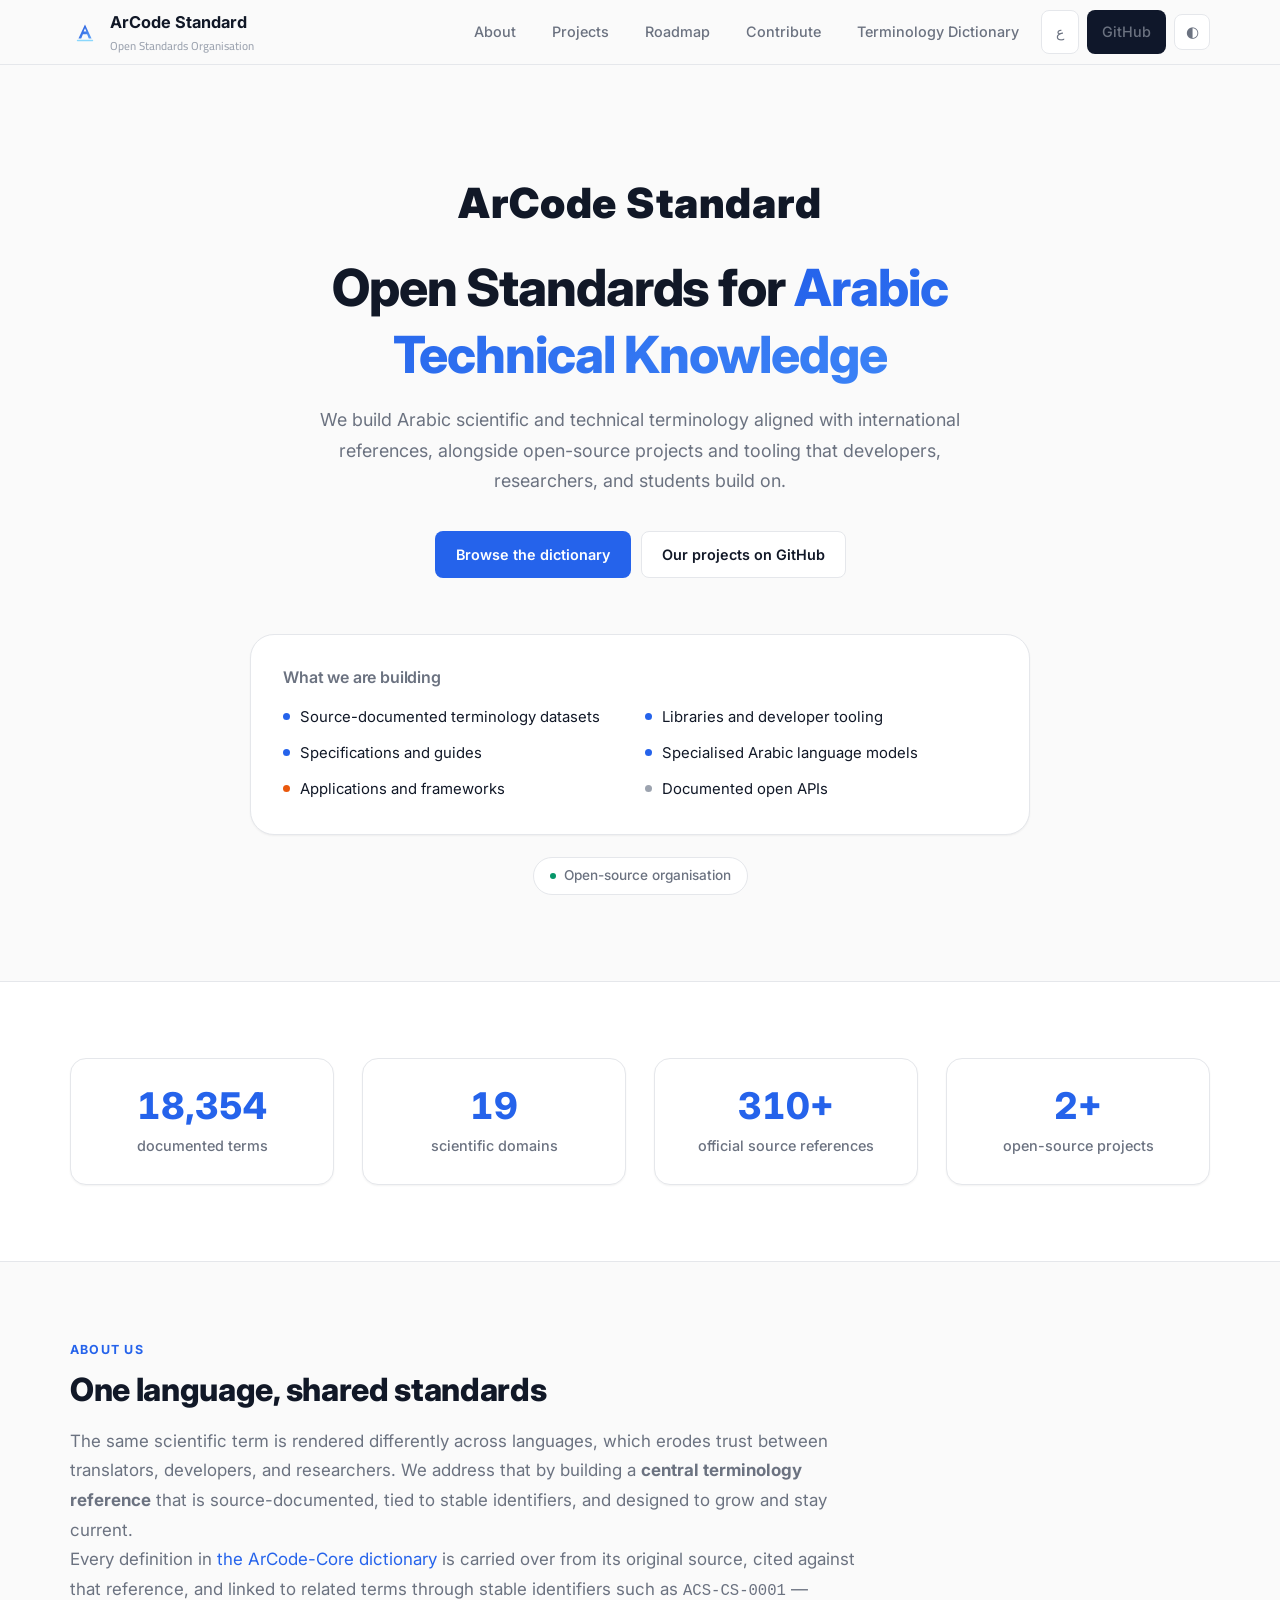
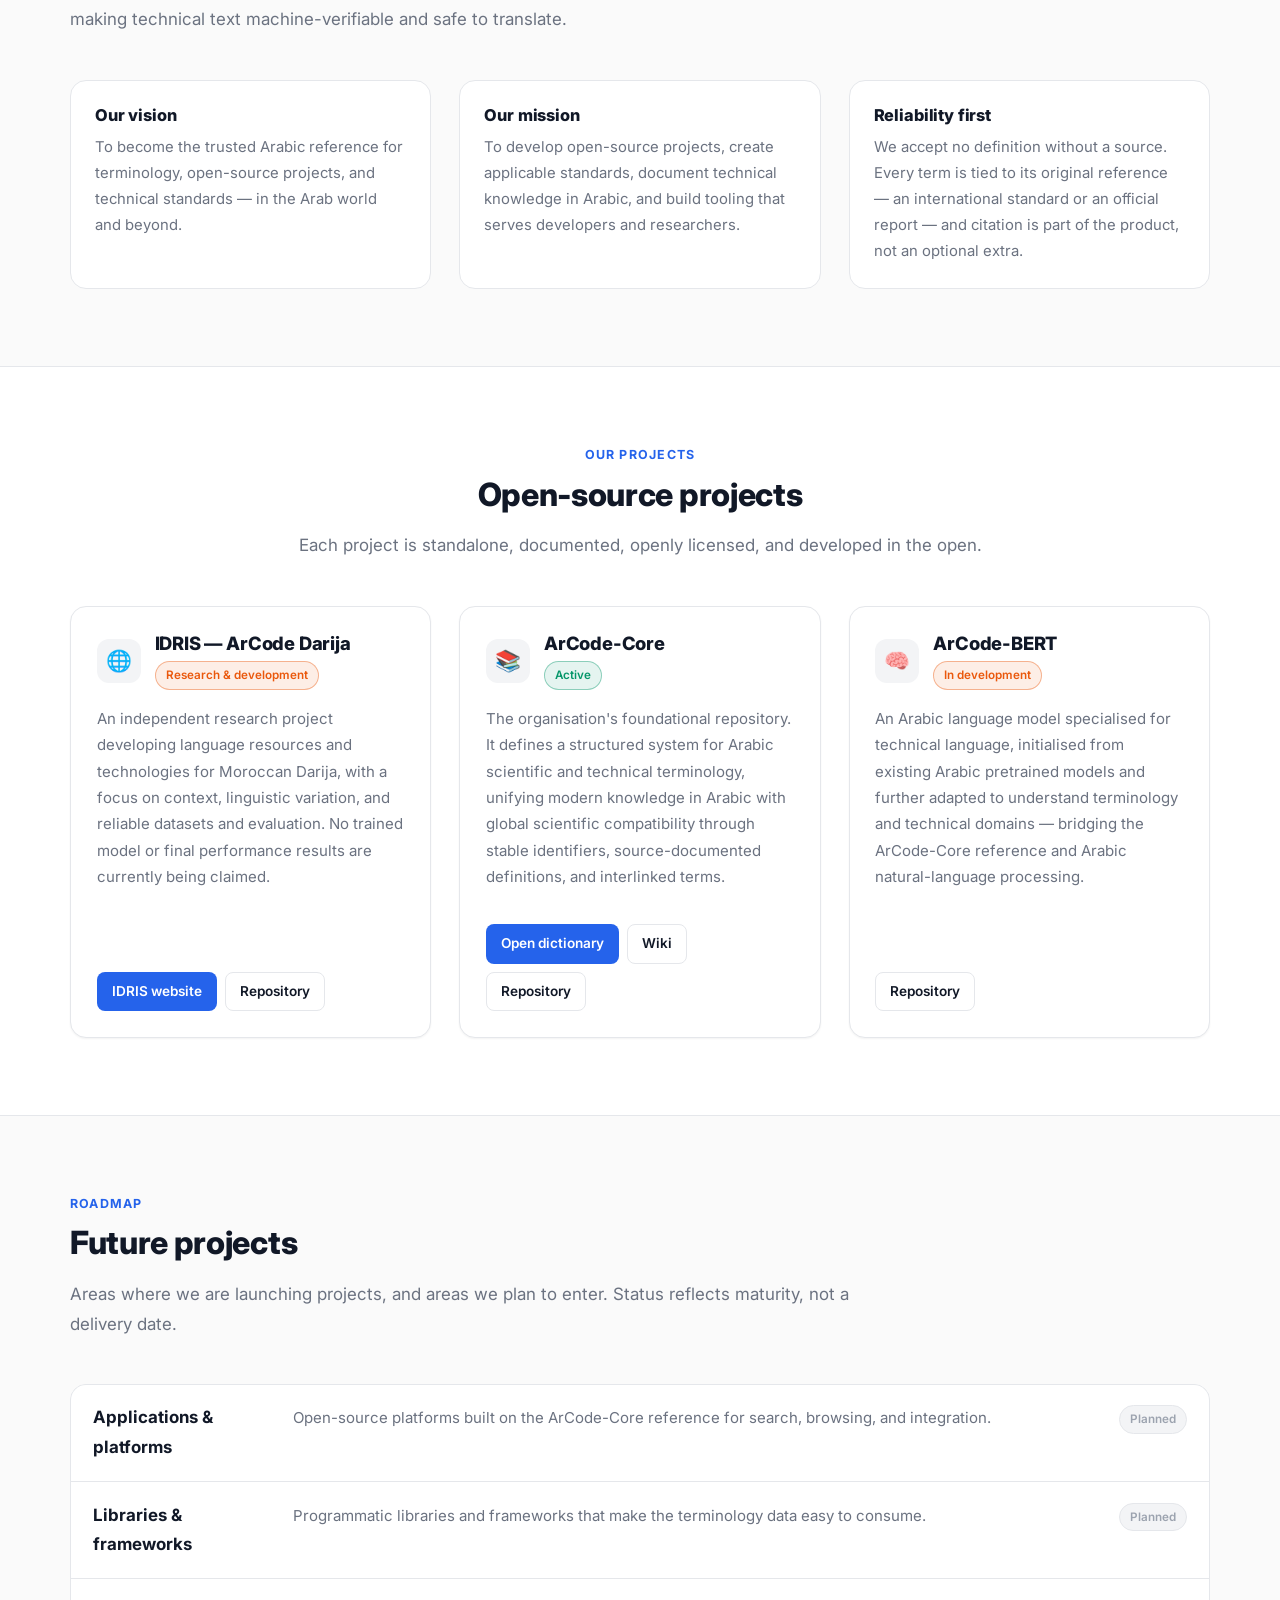
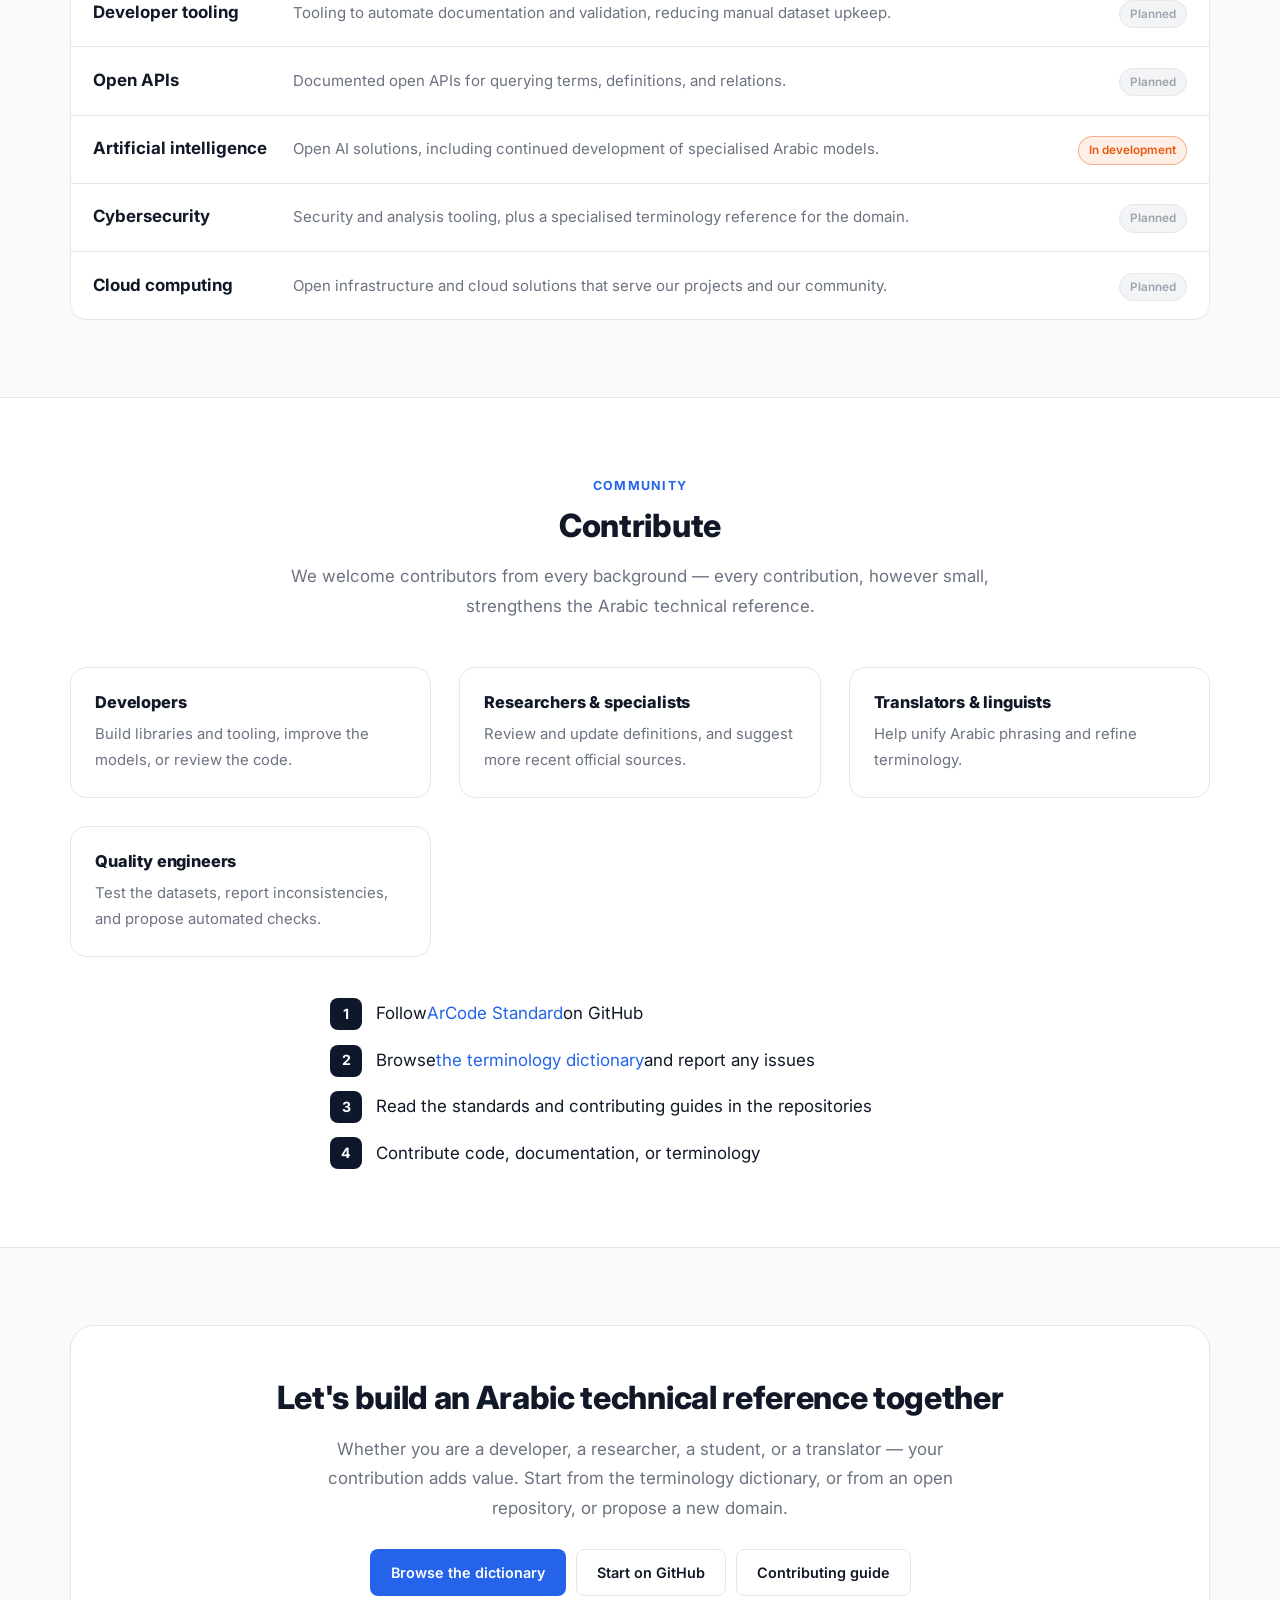
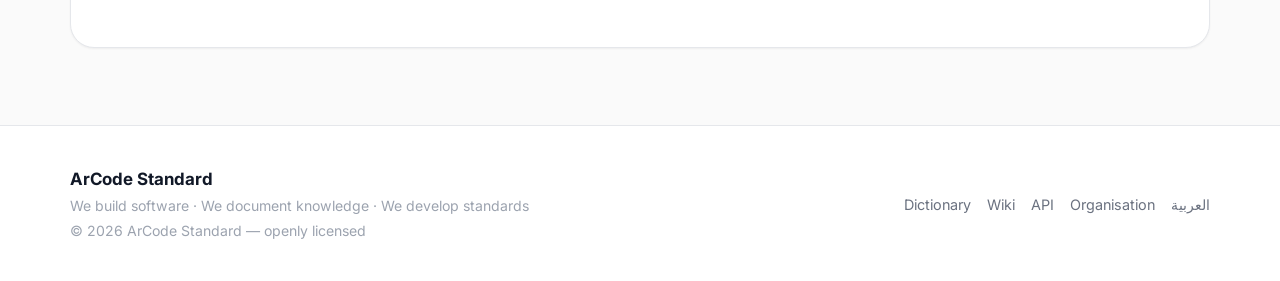
==== commit 010c7fcc: "Add IDRIS to English organisation website" ====
--- a/en/index.html
+++ b/en/index.html
@@ -160,6 +160,25 @@
 
       <article class="card reveal">
         <div class="card__top">
+          <div class="card__icon" aria-hidden="true">🌐</div>
+          <div>
+            <h3>IDRIS — ArCode Darija</h3>
+            <span class="tag tag--dev">Research &amp; development</span>
+          </div>
+        </div>
+        <p>
+          An independent research project developing language resources and technologies for Moroccan Darija,
+          with a focus on context, linguistic variation, and reliable datasets and evaluation. No trained model
+          or final performance results are currently being claimed.
+        </p>
+        <div class="card__foot">
+          <a class="btn btn--blue btn--sm" href="https://arcode-standard.github.io/ArCode-Darija/index.html" target="_blank" rel="noopener">IDRIS website</a>
+          <a class="btn btn--ghost btn--sm" href="https://github.com/ArCode-Standard/ArCode-Darija" target="_blank" rel="noopener">Repository</a>
+        </div>
+      </article>
+
+      <article class="card reveal">
+        <div class="card__top">
           <div class="card__icon" aria-hidden="true">📚</div>
           <div>
             <h3>ArCode-Core</h3>
